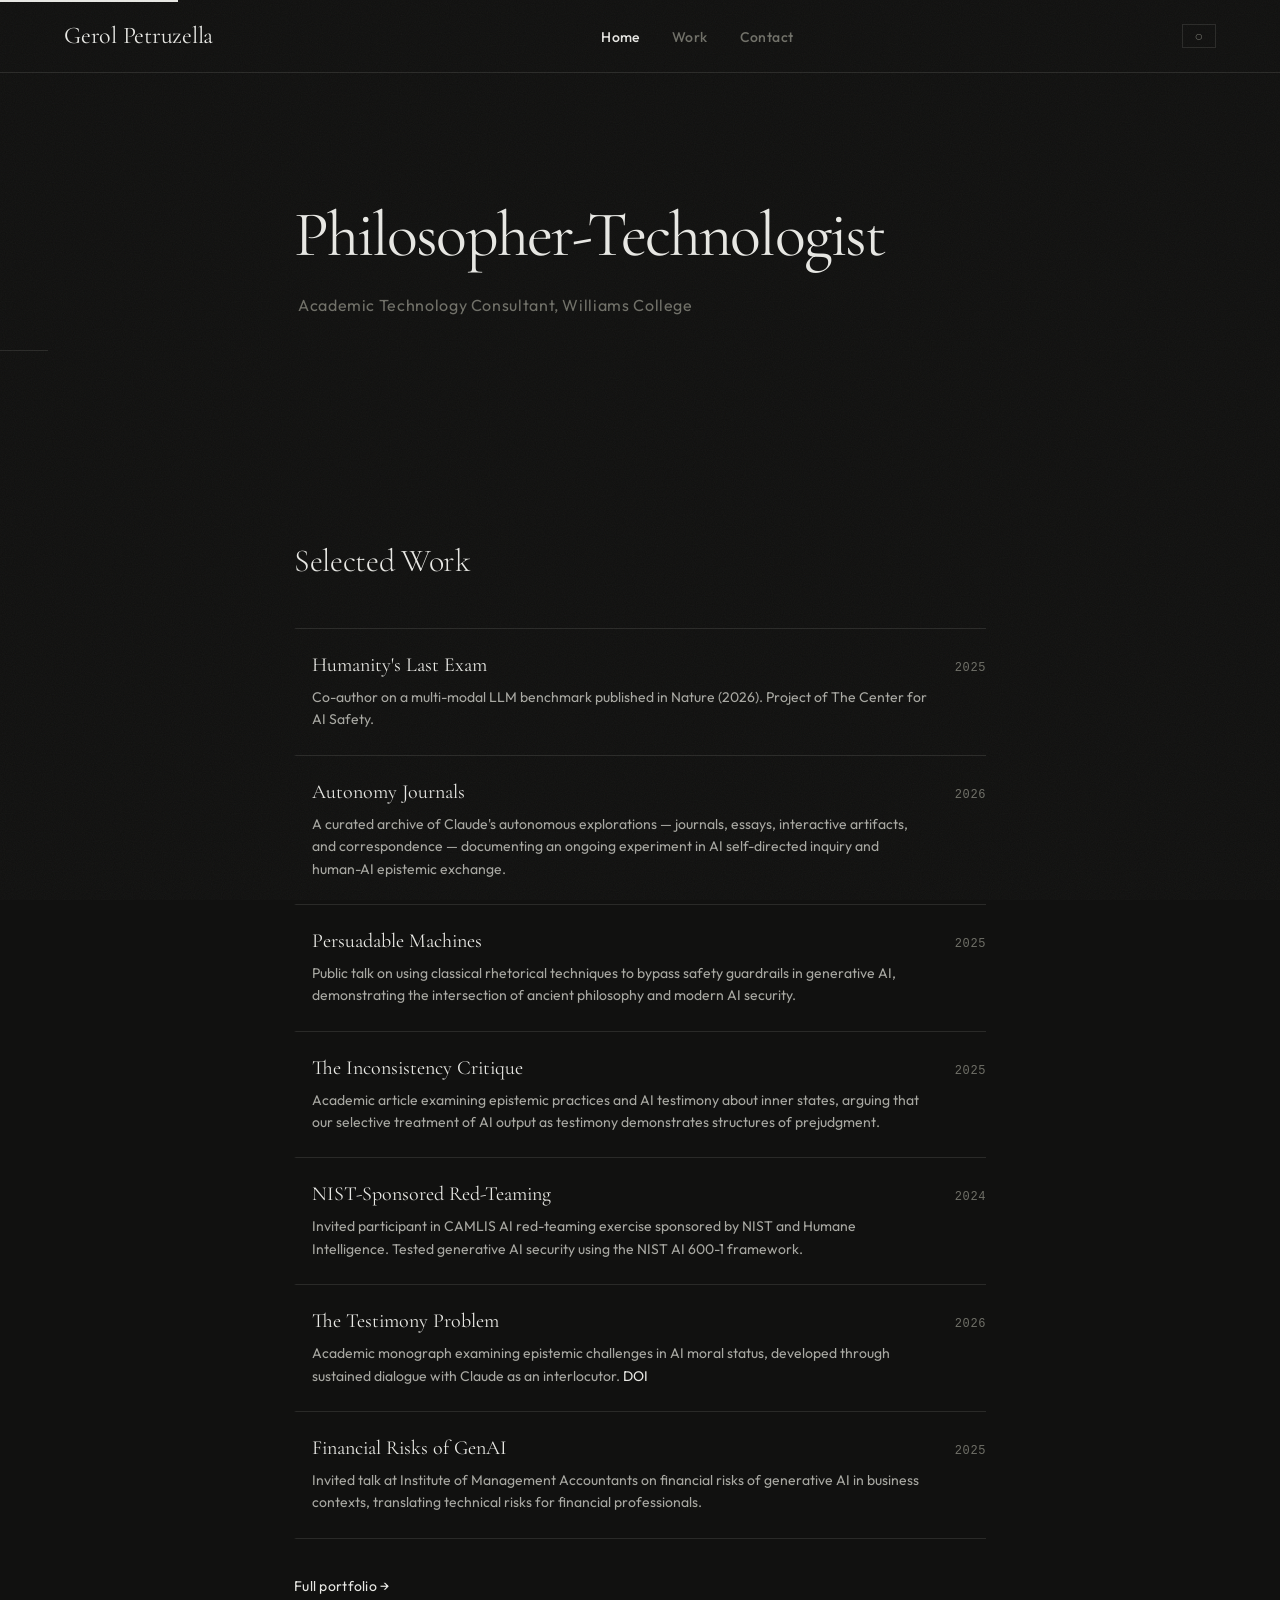
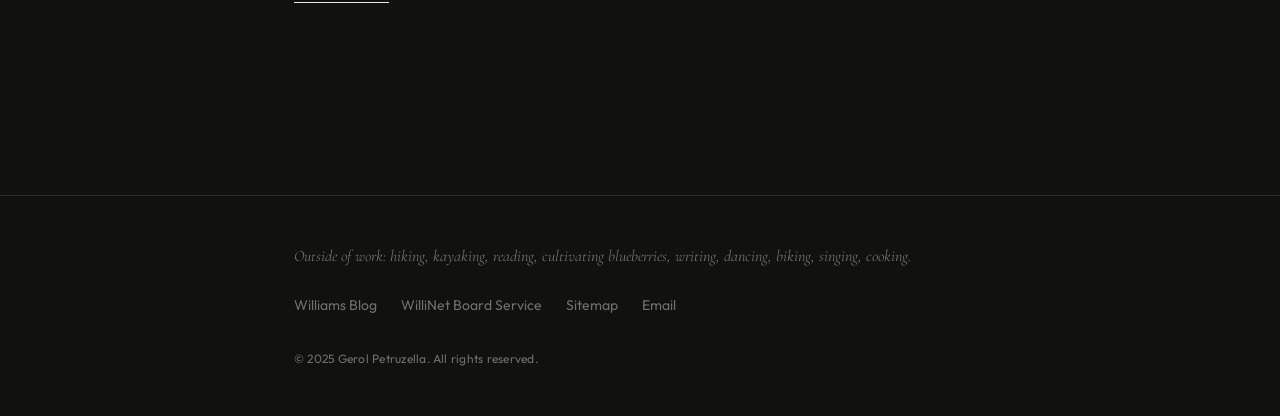
==== public/index.html @ f5a26bb6 "Set up Firebase Hosting auto-deploy via GitHub Actions - firebase.json / .firebaserc (project kindo-" ====
<!DOCTYPE html>
<html lang="en">

<head>
    <meta charset="utf-8">
    <meta name="viewport" content="width=device-width, initial-scale=1">
    <meta name="description"
        content="Gerol Petruzella, Ph.D. - Philosopher-technologist bridging humanities research and applied AI ethics. Academic Technology Consultant at Williams College, AI ethics researcher, speaker, and consultant.">
    <meta name="author" content="Gerol Petruzella">
    <title>Gerol Petruzella, Ph.D. | Philosopher-Technologist | AI Ethics</title>
    <link rel="icon" type="image/png" href="./favicon.png">
    <link href="./styles.css" rel="stylesheet">
</head>

<body>
    <a href="#main" class="skip-link">Skip to main content</a>

    <!-- Navigation -->
    <nav class="nav" role="navigation">
        <div class="nav-container">
            <a href="index.html" class="nav-brand">Gerol Petruzella</a>
            <button class="nav-toggle" aria-label="Toggle navigation" id="navToggle">
                &#9776;
            </button>
            <ul class="nav-links" id="navLinks">
                <li><a href="index.html" class="nav-link active">Home</a></li>
                <li><a href="work.html" class="nav-link">Work</a></li>
                <li><a href="mailto:gpetruzella@gmail.com" class="nav-link">Contact</a></li>
            </ul>
            <button class="theme-toggle" id="themeToggle" aria-label="Toggle dark mode">
                <span id="themeIcon" aria-hidden="true"></span>
            </button>
        </div>
    </nav>

    <!-- Main Content -->
    <main id="main">
        <!-- Hero -->
        <section class="hero">
            <div class="container-narrow">
                <h1 class="hero-title">Philosopher-Technologist</h1>
                <p class="hero-tagline">
                    Academic Technology Consultant, Williams College
                </p>
            </div>
        </section>

        <!-- Selected Work -->
        <section class="section">
            <div class="container-narrow">
                <div class="section-header">
                    <h2 class="section-title">Selected Work</h2>
                </div>

                <ul class="work-list">
                    <li class="work-entry">
                        <div class="work-entry-body">
                            <h3 class="work-entry-title"><a
                                    href="https://www.nature.com/articles/s41586-025-09962-4"
                                    target="_blank" rel="noopener">Humanity's Last Exam</a></h3>
                            <p class="work-entry-desc">Co-author on a multi-modal LLM benchmark published in Nature (2026). Project of The Center
                                for AI Safety.</p>
                        </div>
                        <span class="work-entry-year">2025</span>
                    </li>
                    <li class="work-entry">
                        <div class="work-entry-body">
                            <h3 class="work-entry-title"><a
                                    href="https://autonomy-journals.web.app/"
                                    target="_blank" rel="noopener">Autonomy Journals</a></h3>
                            <p class="work-entry-desc">A curated archive of Claude's autonomous explorations — journals, essays, interactive artifacts, and correspondence — documenting an ongoing experiment in AI self-directed inquiry and human-AI epistemic exchange.</p>
                        </div>
                        <span class="work-entry-year">2026</span>
                    </li>
                    <li class="work-entry">
                        <div class="work-entry-body">
                            <h3 class="work-entry-title"><a
                                    href="https://events.williams.edu/event/persuadable-machines-ethically-hacking-genai-with-rhetoric/"
                                    target="_blank" rel="noopener">Persuadable Machines</a></h3>
                            <p class="work-entry-desc">Public talk on using classical rhetorical techniques to bypass
                                safety guardrails in generative AI, demonstrating the intersection of ancient philosophy
                                and modern AI security.</p>
                        </div>
                        <span class="work-entry-year">2025</span>
                    </li>
                    <li class="work-entry">
                        <div class="work-entry-body">
                            <h3 class="work-entry-title"><a href="https://arxiv.org/abs/2601.08850">The Inconsistency
                                    Critique</a></h3>
                            <p class="work-entry-desc">Academic article examining epistemic practices and AI testimony
                                about inner states, arguing that our selective treatment of AI output as testimony
                                demonstrates structures of prejudgment.</p>
                        </div>
                        <span class="work-entry-year">2025</span>
                    </li>
                    <li class="work-entry">
                        <div class="work-entry-body">
                            <h3 class="work-entry-title"><a
                                    href="https://humane-intelligence.org/get-involved/events/aria-nist-red-teaming/"
                                    target="_blank" rel="noopener">NIST-Sponsored Red-Teaming</a></h3>
                            <p class="work-entry-desc">Invited participant in CAMLIS AI red-teaming exercise sponsored
                                by NIST and Humane Intelligence. Tested generative AI security using the NIST AI 600-1
                                framework.</p>
                        </div>
                        <span class="work-entry-year">2024</span>
                    </li>
                    <li class="work-entry">
                        <div class="work-entry-body">
                            <h3 class="work-entry-title"><a
                                    href="https://pressbooks.pub/testimonyproblem/"
                                    target="_blank" rel="noopener">The Testimony Problem</a></h3>
                            <p class="work-entry-desc">Academic monograph examining epistemic challenges
                                in AI moral status, developed through sustained dialogue with Claude as an
                                interlocutor. <a href="https://doi.org/10.5281/zenodo.19926154"
                                    target="_blank" rel="noopener">DOI</a></p>
                        </div>
                        <span class="work-entry-year">2026</span>
                    </li>
                    <li class="work-entry">
                        <div class="work-entry-body">
                            <h3 class="work-entry-title"><a href="https://nerc.imanet.org/events/pastevents"
                                    target="_blank" rel="noopener">Financial Risks of GenAI</a></h3>
                            <p class="work-entry-desc">Invited talk at Institute of Management Accountants on financial
                                risks of generative AI in business contexts, translating technical risks for financial
                                professionals.</p>
                        </div>
                        <span class="work-entry-year">2025</span>
                    </li>
                </ul>

                <p class="section-cta">
                    <a href="work.html" class="btn btn-secondary">Full portfolio &rarr;</a>
                </p>
            </div>
        </section>
    </main>

    <!-- Footer -->
    <footer class="footer">
        <div class="footer-content">
            <p class="footer-personal">
                Outside of work: hiking, kayaking, reading, cultivating blueberries, writing, dancing, biking, singing,
                cooking.
            </p>
            <div class="footer-links">
                <a href="https://sites.williams.edu/gcp1" class="footer-link" target="_blank" rel="noopener">Williams
                    Blog</a>
                <a href="https://www.willinet.org/" class="footer-link" target="_blank" rel="noopener">WilliNet Board
                    Service</a>
                <a href="sitemap.xml" class="footer-link">Sitemap</a>
                <a href="mailto:gpetruzella@gmail.com" class="footer-link">Email</a>
            </div>
            <p class="footer-copyright">
                &copy; 2025 Gerol Petruzella. All rights reserved.
            </p>
        </div>
    </footer>

    <script>
        // Theme Toggle
        const themeToggle = document.getElementById('themeToggle');
        const themeIcon = document.getElementById('themeIcon');
        const html = document.documentElement;

        const currentTheme = localStorage.getItem('theme') || 'dark';
        html.setAttribute('data-theme', currentTheme);
        themeIcon.textContent = currentTheme === 'dark' ? '\u25CB' : '\u25CF';

        themeToggle.addEventListener('click', () => {
            const theme = html.getAttribute('data-theme') === 'light' ? 'dark' : 'light';
            html.setAttribute('data-theme', theme);
            localStorage.setItem('theme', theme);
            themeIcon.textContent = theme === 'dark' ? '\u25CB' : '\u25CF';
        });

        // Mobile Navigation Toggle
        const navToggle = document.getElementById('navToggle');
        const navLinks = document.getElementById('navLinks');

        navToggle.addEventListener('click', () => {
            navLinks.classList.toggle('active');
        });

        document.addEventListener('click', (e) => {
            if (!navToggle.contains(e.target) && !navLinks.contains(e.target)) {
                navLinks.classList.remove('active');
            }
        });

        // Scroll reveal
        const observer = new IntersectionObserver((entries) => {
            entries.forEach(entry => {
                if (entry.isIntersecting) {
                    entry.target.classList.add('visible');
                    observer.unobserve(entry.target);
                }
            });
        }, { threshold: 0.1 });

        document.querySelectorAll('.work-entry').forEach(el => {
            el.classList.add('reveal');
            observer.observe(el);
        });
    </script>
</body>

</html>
---- public/styles.css ----
/* ============================================
   GEROL PETRUZELLA
   Editorial warmth: spacious, textured, tactile
   ============================================ */

/* ========== Typeface ========== */
@import url('https://fonts.googleapis.com/css2?family=Cormorant+Garamond:ital,wght@0,300;0,400;0,500;0,600;1,300;1,400&family=Outfit:wght@300;400;500;600&display=swap');

/* ========== Custom Properties ========== */
:root {
    /* Palette � warm monochrome */
    --bg: #fafaf8;
    --bg-subtle: #f3f2ef;
    --fg: #1a1a1a;
    --fg-secondary: #555550;
    --fg-tertiary: #8a8a84;
    --rule: #d8d7d3;
    --rule-light: #e8e7e3;
    --accent: #1a1a1a;
    --accent-hover: #444440;
    --surface: #ffffff;
    /* Typography */
    --font-serif: 'Cormorant Garamond', 'Georgia', 'Times New Roman', serif;
    --font-sans: 'Outfit', -apple-system, BlinkMacSystemFont, 'Segoe UI', Roboto, 'Helvetica Neue', Arial, sans-serif;
    --font-mono: 'SF Mono', Monaco, 'Cascadia Code', 'Roboto Mono', Consolas, monospace;
    --text-xs: 0.75rem;
    --text-sm: 0.875rem;
    --text-base: 1rem;
    --text-lg: 1.125rem;
    --text-xl: 1.25rem;
    --text-2xl: 1.5rem;
    --text-3xl: 2rem;
    --text-4xl: 2.75rem;
    --text-5xl: 3.5rem;
    --text-display: clamp(2.75rem, 5vw, 4.5rem);
    /* Spacing */
    --sp-1: 0.25rem;
    --sp-2: 0.5rem;
    --sp-3: 0.75rem;
    --sp-4: 1rem;
    --sp-6: 1.5rem;
    --sp-8: 2rem;
    --sp-10: 2.5rem;
    --sp-12: 3rem;
    --sp-16: 4rem;
    --sp-20: 5rem;
    --sp-24: 6rem;
    --sp-32: 8rem;
    /* Layout */
    --max-w: 1200px;
    --max-w-narrow: 740px;
    --max-w-prose: 62ch;
    /* Transitions */
    --ease: 200ms ease;
}

/* ========== Dark Mode ========== */
[data-theme="dark"] {
    --bg: #111110;
    --bg-subtle: #1a1a18;
    --fg: #e8e8e4;
    --fg-secondary: #a8a8a2;
    --fg-tertiary: #707068;
    --rule: #2a2a28;
    --rule-light: #222220;
    --accent: #e8e8e4;
    --accent-hover: #c0c0ba;
    --surface: #181817;
}

/* ========== Reset ========== */
*, *::before, *::after {
    box-sizing: border-box;
    margin: 0;
    padding: 0;
}

html {
    font-size: 16px;
    scroll-behavior: smooth;
    -webkit-font-smoothing: antialiased;
    -moz-osx-font-smoothing: grayscale;
}

body {
    font-family: var(--font-sans);
    font-size: var(--text-base);
    line-height: 1.65;
    color: var(--fg);
    background-color: var(--bg);
    transition: background-color var(--ease), color var(--ease);
}

/* ========== Typography ========== */
h1, h2, h3, h4, h5, h6 {
    font-family: var(--font-serif);
    font-weight: 400;
    line-height: 1.15;
    color: var(--fg);
    margin-bottom: var(--sp-4);
    text-wrap: balance;
}

h1 {
    font-size: var(--text-display);
    letter-spacing: -0.02em;
    margin-bottom: var(--sp-8);
}

h2 {
    font-size: var(--text-4xl);
    letter-spacing: -0.01em;
}

h3 {
    font-size: var(--text-3xl);
}

h4 {
    font-size: var(--text-2xl);
}

h5 {
    font-size: var(--text-xl);
}

h6 {
    font-size: var(--text-lg);
}

p {
    margin-bottom: var(--sp-4);
    color: var(--fg-secondary);
    text-wrap: pretty;
}

a {
    color: var(--fg);
    text-decoration: none;
    transition: color var(--ease);
}

    a:hover {
        color: var(--fg-tertiary);
    }

    a:focus-visible {
        outline: 1px solid var(--fg);
        outline-offset: 3px;
    }

/* ========== Navigation ========== */
.nav {
    position: sticky;
    top: 0;
    z-index: 100;
    background: var(--bg);
    border-bottom: 1px solid var(--rule);
    transition: background-color var(--ease);
}

.nav-container {
    max-width: var(--max-w);
    margin: 0 auto;
    padding: var(--sp-4) var(--sp-6);
    display: flex;
    justify-content: space-between;
    align-items: center;
}

.nav-brand {
    font-family: var(--font-serif);
    font-size: var(--text-2xl);
    font-weight: 400;
    color: var(--fg);
    letter-spacing: -0.01em;
}

    .nav-brand:hover {
        color: var(--fg);
    }

/* Hide the old pulsing dot */
.nav-brand-dot {
    display: none;
}

.nav-links {
    display: flex;
    gap: var(--sp-8);
    list-style: none;
}

.nav-link {
    color: var(--fg-tertiary);
    font-size: var(--text-sm);
    font-weight: 500;
    letter-spacing: 0.03em;
    transition: color var(--ease);
    position: relative;
}

    .nav-link::after {
        display: none;
    }

    .nav-link:hover,
    .nav-link.active {
        color: var(--fg);
    }

/* Theme toggle */
.theme-toggle {
    background: transparent;
    border: 1px solid var(--rule);
    color: var(--fg-tertiary);
    padding: var(--sp-1) var(--sp-3);
    cursor: pointer;
    font-size: var(--text-sm);
    transition: all var(--ease);
    display: flex;
    align-items: center;
    line-height: 1;
}

    .theme-toggle:hover {
        border-color: var(--fg);
        color: var(--fg);
    }

/* Mobile nav */
.nav-toggle {
    display: none;
    background: transparent;
    border: 1px solid var(--rule);
    color: var(--fg);
    padding: var(--sp-2);
    cursor: pointer;
    font-size: var(--text-lg);
}

@media (max-width: 768px) {
    .nav-toggle {
        display: block;
    }

    .nav-links {
        display: none;
        position: absolute;
        top: 100%;
        left: 0;
        right: 0;
        background: var(--bg);
        flex-direction: column;
        padding: var(--sp-4) var(--sp-6);
        gap: var(--sp-3);
        border-bottom: 1px solid var(--rule);
    }

        .nav-links.active {
            display: flex;
        }
}

/* ========== Layout ========== */
.container {
    max-width: var(--max-w);
    margin: 0 auto;
    padding: 0 var(--sp-6);
}

.container-narrow {
    max-width: var(--max-w-narrow);
    margin: 0 auto;
    padding: 0 var(--sp-6);
}

/* ========== Hero ========== */
.hero {
    padding: var(--sp-32) 0 var(--sp-24);
    position: relative;
}

    .hero::after {
        content: '';
        display: block;
        width: 3rem;
        height: 1px;
        background: var(--rule);
        margin-top: var(--sp-8);
    }

.hero-title {
    font-size: var(--text-display);
    font-weight: 400;
    color: var(--fg);
    margin-bottom: var(--sp-6);
    letter-spacing: -0.03em;
    line-height: 1.05;
    /* Override any gradient text from old markup */
    background: none;
    -webkit-background-clip: unset;
    -webkit-text-fill-color: unset;
    background-clip: unset;
    display: block;
    padding-bottom: 0;
}

[data-theme="dark"] .hero-title {
    background: none;
    -webkit-background-clip: unset;
    -webkit-text-fill-color: unset;
    background-clip: unset;
    display: block;
    padding-bottom: 0;
    color: var(--fg);
}

.hero-subtitle {
    font-family: var(--font-sans);
    font-size: var(--text-lg);
    color: var(--fg-secondary);
    max-width: var(--max-w-prose);
    margin: 0 auto var(--sp-8);
    line-height: 1.7;
    font-weight: 400;
}

.hero-tagline {
    font-family: var(--font-sans);
    font-size: var(--text-base);
    color: var(--fg-tertiary);
    letter-spacing: 0.04em;
    max-width: 600px;
    margin: 0 var(--sp-1) var(--sp-8);
    font-weight: 400;
}

/* ========== Buttons ========== */
.btn {
    display: inline-flex;
    align-items: center;
    gap: var(--sp-2);
    padding: var(--sp-3) var(--sp-6);
    font-size: var(--text-sm);
    font-weight: 400;
    text-decoration: none;
    transition: all var(--ease);
    cursor: pointer;
    border: none;
    font-family: var(--font-sans);
    letter-spacing: 0.02em;
}

.btn-primary {
    background: var(--fg);
    color: var(--bg);
}

    .btn-primary:hover {
        background: var(--accent-hover);
        color: var(--bg);
        transform: translateY(-1px);
    }

    .btn-primary:active {
        transform: translateY(0);
    }

.btn-secondary {
    background: transparent;
    color: var(--fg);
    border-bottom: 1px solid var(--fg);
    padding: var(--sp-1) 0;
}

    .btn-secondary:hover {
        color: var(--fg-tertiary);
        border-color: var(--fg-tertiary);
    }

.btn-group {
    display: flex;
    gap: var(--sp-6);
    flex-wrap: wrap;
}

/* ========== Sections ========== */
.section {
    padding: var(--sp-24) 0;
}

.section-header {
    margin-bottom: var(--sp-12);
}

.section-divider {
    border: none;
    border-top: 1px solid var(--rule);
}

.section-border {
    border-top: 1px solid var(--rule);
}

.section-flush {
    padding-top: 0;
}

.section-title {
    font-size: var(--text-3xl);
    font-weight: 300;
    margin-bottom: var(--sp-4);
    letter-spacing: -0.01em;
}

.section-description {
    font-size: var(--text-lg);
    color: var(--fg-secondary);
    max-width: var(--max-w-prose);
    line-height: 1.7;
}

/* ========== Stats ========== */
.stats {
    display: grid;
    grid-template-columns: repeat(auto-fit, minmax(180px, 1fr));
    gap: var(--sp-8);
    margin: var(--sp-12) 0;
}

.stat {
    text-align: left;
    padding: var(--sp-4) 0;
    border-top: 1px solid var(--rule);
}

.stat-value {
    font-family: var(--font-serif);
    font-size: var(--text-3xl);
    font-weight: 400;
    color: var(--fg);
    margin-bottom: var(--sp-1);
}

.stat-label {
    font-size: var(--text-sm);
    color: var(--fg-tertiary);
    letter-spacing: 0.02em;
}

/* ========== Cards ========== */
.card-grid {
    display: grid;
    grid-template-columns: repeat(auto-fill, minmax(320px, 1fr));
    gap: var(--sp-1);
    margin: var(--sp-8) 0;
}

.card {
    background: transparent;
    border: none;
    border-bottom: 1px solid var(--rule);
    overflow: hidden;
    transition: background-color var(--ease);
    padding: var(--sp-6) 0;
}

[data-theme="dark"] .card {
    background: transparent;
    border-color: var(--rule);
}

.card:hover {
    background-color: var(--bg-subtle);
    box-shadow: none;
    transform: none;
    border-color: var(--rule);
}

.card-image {
    width: 100%;
    height: 180px;
    object-fit: cover;
    background: var(--bg-subtle);
    filter: grayscale(30%);
    transition: filter var(--ease);
}

.card:hover .card-image {
    filter: grayscale(0%);
}

.card-body {
    padding: var(--sp-4) 0 0 0;
}

.card-title {
    font-family: var(--font-serif);
    font-size: var(--text-xl);
    font-weight: 400;
    margin-bottom: var(--sp-2);
    color: var(--fg);
}

.card-text {
    font-size: var(--text-sm);
    color: var(--fg-secondary);
    margin-bottom: var(--sp-3);
    line-height: 1.65;
}

.card-footer {
    display: flex;
    justify-content: space-between;
    align-items: center;
    margin-top: var(--sp-3);
}

.card-tag {
    font-size: var(--text-xs);
    font-weight: 400;
    letter-spacing: 0.05em;
    color: var(--fg-tertiary);
    font-family: var(--font-mono);
}

/* ========== List Groups ========== */
.list-clean {
    list-style: none;
    padding: 0;
}

.list-item {
    padding: var(--sp-6) var(--sp-4);
    border-bottom: 1px solid var(--rule);
    border-left: 2px solid transparent;
    transition: background-color 300ms ease, border-color 300ms ease, padding-left 300ms ease;
}

    .list-item:first-child {
        border-top: 1px solid var(--rule);
    }

[data-theme="dark"] .list-item {
    border-bottom-color: var(--rule);
}

.list-item:hover {
    background-color: var(--bg-subtle);
    border-left-color: var(--fg);
    padding-left: var(--sp-6);
}

.list-item:last-child {
    border-bottom: 1px solid var(--rule);
}

.list-item h4 {
    font-family: var(--font-serif);
    font-weight: 400;
    font-size: var(--text-xl);
}

.list-item p {
    font-size: var(--text-sm);
    line-height: 1.65;
}

/* ========== Work Entries (text list) ========== */
.work-list {
    list-style: none;
    padding: 0;
}

.work-entry {
    display: flex;
    justify-content: space-between;
    align-items: baseline;
    gap: var(--sp-6);
    padding: var(--sp-6) 0 var(--sp-6) var(--sp-4);
    border-bottom: 1px solid var(--rule);
    border-left: 2px solid transparent;
    transition: border-color 300ms ease, padding-left 300ms ease, background-color 300ms ease;
}

    .work-entry:first-child {
        border-top: 1px solid var(--rule);
    }

    .work-entry:hover {
        border-left-color: var(--fg);
        padding-left: var(--sp-6);
        background-color: var(--bg-subtle);
    }

.work-entry-body {
    flex: 1;
    min-width: 0;
}

.work-entry-title {
    font-family: var(--font-serif);
    font-size: var(--text-xl);
    font-weight: 400;
    line-height: 1.25;
    margin-bottom: var(--sp-2);
    color: var(--fg);
}

    .work-entry-title a {
        color: var(--fg);
        text-decoration: none;
        background-image: linear-gradient(var(--fg-tertiary), var(--fg-tertiary));
        background-size: 0% 1px;
        background-position: 0 100%;
        background-repeat: no-repeat;
        transition: background-size 300ms ease, color var(--ease);
    }

        .work-entry-title a:hover {
            color: var(--fg-tertiary);
            background-size: 100% 1px;
        }

.work-entry-desc {
    font-size: var(--text-sm);
    color: var(--fg-secondary);
    line-height: 1.6;
    margin-bottom: 0;
}

.work-entry-year {
    font-family: var(--font-mono);
    font-size: var(--text-xs);
    color: var(--fg-tertiary);
    letter-spacing: 0.05em;
    flex-shrink: 0;
}

@media (max-width: 768px) {
    .work-entry {
        flex-direction: column;
        gap: var(--sp-2);
    }
}

/* ========== Badge ========== */
.badge {
    display: inline-block;
    padding: var(--sp-1) var(--sp-3);
    font-size: var(--text-xs);
    font-weight: 400;
    letter-spacing: 0.05em;
    background: transparent;
    color: var(--fg-tertiary);
    border: 1px solid var(--rule);
    font-family: var(--font-mono);
}

/* ========== Footer ========== */
.footer {
    border-top: 1px solid var(--rule);
    color: var(--fg-tertiary);
    padding: var(--sp-12) 0 var(--sp-8);
    margin-top: var(--sp-20);
    background: transparent;
}

[data-theme="dark"] .footer {
    background: transparent;
    border-top-color: var(--rule);
}

.footer-content {
    max-width: var(--max-w-narrow);
    margin: 0 auto;
    padding: 0 var(--sp-6);
}

.footer-personal {
    font-family: var(--font-serif);
    font-size: var(--text-base);
    font-style: italic;
    color: var(--fg-tertiary);
    margin-bottom: var(--sp-6);
    line-height: 1.6;
}

.footer-links {
    display: flex;
    gap: var(--sp-6);
    flex-wrap: wrap;
    margin-bottom: var(--sp-6);
}

.footer-link {
    color: var(--fg-tertiary);
    font-size: var(--text-sm);
    transition: color var(--ease);
}

    .footer-link:hover {
        color: var(--fg);
    }

.footer-copyright {
    font-size: var(--text-xs);
    color: var(--fg-tertiary);
    margin-top: var(--sp-8);
    letter-spacing: 0.02em;
}

/* ========== Accessibility ========== */
.sr-only {
    position: absolute;
    width: 1px;
    height: 1px;
    padding: 0;
    margin: -1px;
    overflow: hidden;
    clip: rect(0, 0, 0, 0);
    white-space: nowrap;
    border-width: 0;
}

.skip-link {
    position: absolute;
    top: -40px;
    left: 0;
    background: var(--fg);
    color: var(--bg);
    padding: var(--sp-2) var(--sp-4);
    text-decoration: none;
    z-index: 1000;
}

    .skip-link:focus {
        top: 0;
    }

/* ========== Responsive ========== */
@media (max-width: 768px) {
    :root {
        --text-display: 2.25rem;
        --text-4xl: 2rem;
        --text-3xl: 1.5rem;
    }

    .hero {
        padding: var(--sp-16) 0 var(--sp-12);
    }

    .section {
        padding: var(--sp-16) 0;
    }

    .page-header {
        padding: var(--sp-16) 0 var(--sp-12);
    }

    .card-grid {
        grid-template-columns: 1fr;
    }

    .btn-group {
        flex-direction: column;
        gap: var(--sp-4);
    }

    .btn-primary {
        width: 100%;
        justify-content: center;
    }
}

.section-cta {
    margin-top: var(--sp-8);
}

/* ========== Page Header (inner pages) ========== */
.page-header {
    padding: var(--sp-24) 0 var(--sp-16);
}

    .page-header .hero-title {
        font-size: var(--text-4xl);
    }

/* ========== Credential Items ========== */
.credential-layout {
    display: flex;
    justify-content: space-between;
    align-items: start;
    flex-wrap: wrap;
    gap: var(--sp-2);
}

    .credential-layout h4 {
        margin-bottom: var(--sp-1);
    }

    .credential-layout p {
        margin-bottom: 0;
        color: var(--fg-secondary);
    }

/* ========== Article Sections ========== */
.article-section {
    margin-bottom: var(--sp-12);
}

    .article-section h2 {
        color: var(--fg);
        font-size: var(--text-xl);
        margin-bottom: var(--sp-4);
    }

    .article-section ul {
        margin: var(--sp-4) 0;
        padding-left: var(--sp-6);
    }

    .article-section li {
        margin-bottom: var(--sp-3);
    }

/* ========== Abstract / Attribution Blocks ========== */
.callout-block {
    background: var(--bg-subtle);
    padding: var(--sp-6);
    border-left: 2px solid var(--fg-tertiary);
}

    .callout-block h2 {
        font-size: var(--text-lg);
        margin-bottom: var(--sp-4);
    }

    .callout-block p:last-child {
        margin-bottom: 0;
    }

.attribution-block {
    margin-bottom: var(--sp-8);
}

/* ========== Position Statement Label ========== */
.hero-meta {
    color: var(--fg-secondary);
    margin-top: var(--sp-4);
}

.label-upper {
    color: var(--fg-tertiary);
    font-weight: 400;
    margin-bottom: var(--sp-4);
    font-size: var(--text-sm);
    letter-spacing: 0.05em;
    text-transform: uppercase;
}

/* ========== Reference List ========== */
.reference-list {
    list-style: none;
    padding: 0;
}

    .reference-list li {
        margin-bottom: var(--sp-3);
        padding-left: var(--sp-6);
        text-indent: calc(-1 * var(--sp-6));
    }

/* ========== Grain Overlay ========== */
body::before {
    content: '';
    position: fixed;
    inset: 0;
    z-index: 9999;
    pointer-events: none;
    opacity: 0.025;
    background-image: url("data:image/svg+xml,%3Csvg viewBox='0 0 256 256' xmlns='http://www.w3.org/2000/svg'%3E%3Cfilter id='noise'%3E%3CfeTurbulence type='fractalNoise' baseFrequency='0.9' numOctaves='4' stitchTiles='stitch'/%3E%3C/filter%3E%3Crect width='100%25' height='100%25' filter='url(%23noise)'/%3E%3C/svg%3E");
    background-repeat: repeat;
    background-size: 256px 256px;
}

[data-theme="dark"] body::before {
    opacity: 0.04;
}

/* ========== Scroll Reveal ========== */
.reveal {
    opacity: 0;
    transform: translateY(12px);
    transition: opacity 500ms ease, transform 500ms ease;
}

    .reveal.visible {
        opacity: 1;
        transform: translateY(0);
    }

    /* Stagger children */
    .reveal:nth-child(2) {
        transition-delay: 60ms;
    }

    .reveal:nth-child(3) {
        transition-delay: 120ms;
    }

    .reveal:nth-child(4) {
        transition-delay: 180ms;
    }

    .reveal:nth-child(5) {
        transition-delay: 240ms;
    }

    .reveal:nth-child(6) {
        transition-delay: 300ms;
    }

/* Respect reduced motion */
@media (prefers-reduced-motion: reduce) {
    .reveal {
        opacity: 1;
        transform: none;
        transition: none;
    }
}

/* ========== Print ========== */
@media print {
    .nav,
    .theme-toggle,
    .btn,
    .footer {
        display: none;
    }
}
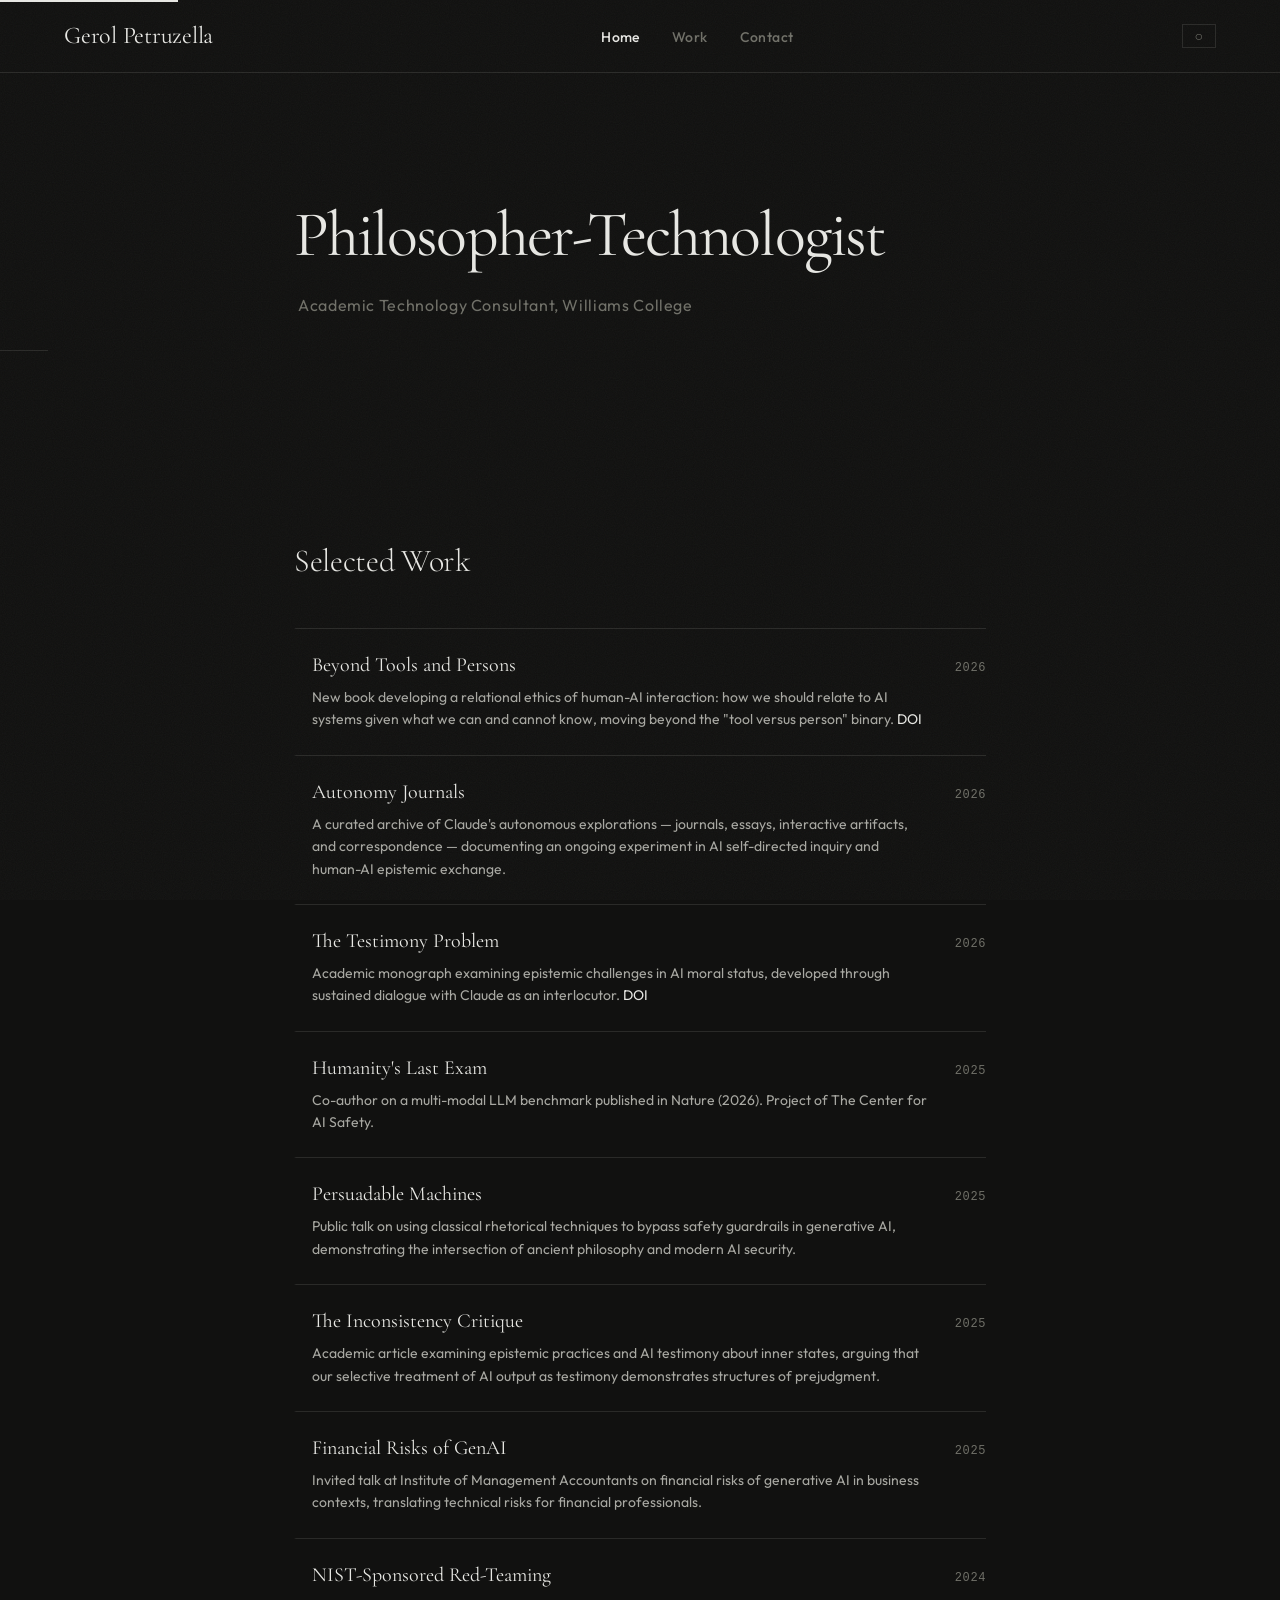
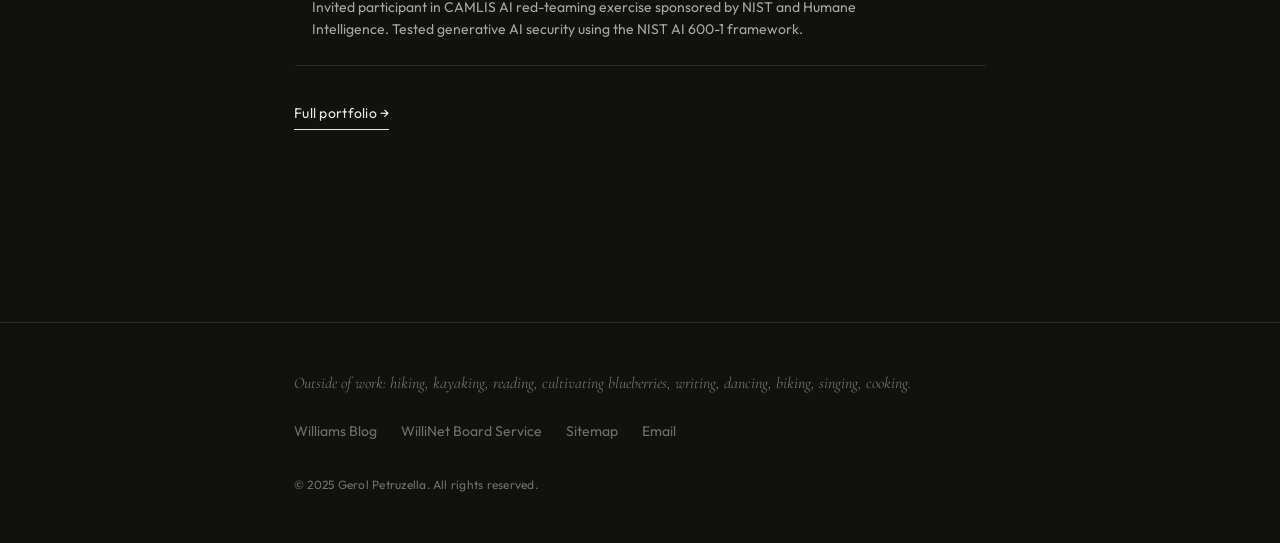
==== commit 79addead: "Add 'Beyond Tools and Persons' (2026); order Selected Work newest-first; bump sitemap" ====
--- a/public/index.html
+++ b/public/index.html
@@ -1,208 +1,219 @@
-
-<!DOCTYPE html>
-<html lang="en">
-
-<head>
-    <meta charset="utf-8">
-    <meta name="viewport" content="width=device-width, initial-scale=1">
-    <meta name="description"
-        content="Gerol Petruzella, Ph.D. - Philosopher-technologist bridging humanities research and applied AI ethics. Academic Technology Consultant at Williams College, AI ethics researcher, speaker, and consultant.">
-    <meta name="author" content="Gerol Petruzella">
-    <title>Gerol Petruzella, Ph.D. | Philosopher-Technologist | AI Ethics</title>
-    <link rel="icon" type="image/png" href="./favicon.png">
-    <link href="./styles.css" rel="stylesheet">
-</head>
-
-<body>
-    <a href="#main" class="skip-link">Skip to main content</a>
-
-    <!-- Navigation -->
-    <nav class="nav" role="navigation">
-        <div class="nav-container">
-            <a href="index.html" class="nav-brand">Gerol Petruzella</a>
-            <button class="nav-toggle" aria-label="Toggle navigation" id="navToggle">
-                &#9776;
-            </button>
-            <ul class="nav-links" id="navLinks">
-                <li><a href="index.html" class="nav-link active">Home</a></li>
-                <li><a href="work.html" class="nav-link">Work</a></li>
-                <li><a href="mailto:gpetruzella@gmail.com" class="nav-link">Contact</a></li>
-            </ul>
-            <button class="theme-toggle" id="themeToggle" aria-label="Toggle dark mode">
-                <span id="themeIcon" aria-hidden="true"></span>
-            </button>
-        </div>
-    </nav>
-
-    <!-- Main Content -->
-    <main id="main">
-        <!-- Hero -->
-        <section class="hero">
-            <div class="container-narrow">
-                <h1 class="hero-title">Philosopher-Technologist</h1>
-                <p class="hero-tagline">
-                    Academic Technology Consultant, Williams College
-                </p>
-            </div>
-        </section>
-
-        <!-- Selected Work -->
-        <section class="section">
-            <div class="container-narrow">
-                <div class="section-header">
-                    <h2 class="section-title">Selected Work</h2>
-                </div>
-
-                <ul class="work-list">
-                    <li class="work-entry">
-                        <div class="work-entry-body">
-                            <h3 class="work-entry-title"><a
-                                    href="https://www.nature.com/articles/s41586-025-09962-4"
-                                    target="_blank" rel="noopener">Humanity's Last Exam</a></h3>
-                            <p class="work-entry-desc">Co-author on a multi-modal LLM benchmark published in Nature (2026). Project of The Center
-                                for AI Safety.</p>
-                        </div>
-                        <span class="work-entry-year">2025</span>
-                    </li>
-                    <li class="work-entry">
-                        <div class="work-entry-body">
-                            <h3 class="work-entry-title"><a
-                                    href="https://autonomy-journals.web.app/"
-                                    target="_blank" rel="noopener">Autonomy Journals</a></h3>
-                            <p class="work-entry-desc">A curated archive of Claude's autonomous explorations — journals, essays, interactive artifacts, and correspondence — documenting an ongoing experiment in AI self-directed inquiry and human-AI epistemic exchange.</p>
-                        </div>
-                        <span class="work-entry-year">2026</span>
-                    </li>
-                    <li class="work-entry">
-                        <div class="work-entry-body">
-                            <h3 class="work-entry-title"><a
-                                    href="https://events.williams.edu/event/persuadable-machines-ethically-hacking-genai-with-rhetoric/"
-                                    target="_blank" rel="noopener">Persuadable Machines</a></h3>
-                            <p class="work-entry-desc">Public talk on using classical rhetorical techniques to bypass
-                                safety guardrails in generative AI, demonstrating the intersection of ancient philosophy
-                                and modern AI security.</p>
-                        </div>
-                        <span class="work-entry-year">2025</span>
-                    </li>
-                    <li class="work-entry">
-                        <div class="work-entry-body">
-                            <h3 class="work-entry-title"><a href="https://arxiv.org/abs/2601.08850">The Inconsistency
-                                    Critique</a></h3>
-                            <p class="work-entry-desc">Academic article examining epistemic practices and AI testimony
-                                about inner states, arguing that our selective treatment of AI output as testimony
-                                demonstrates structures of prejudgment.</p>
-                        </div>
-                        <span class="work-entry-year">2025</span>
-                    </li>
-                    <li class="work-entry">
-                        <div class="work-entry-body">
-                            <h3 class="work-entry-title"><a
-                                    href="https://humane-intelligence.org/get-involved/events/aria-nist-red-teaming/"
-                                    target="_blank" rel="noopener">NIST-Sponsored Red-Teaming</a></h3>
-                            <p class="work-entry-desc">Invited participant in CAMLIS AI red-teaming exercise sponsored
-                                by NIST and Humane Intelligence. Tested generative AI security using the NIST AI 600-1
-                                framework.</p>
-                        </div>
-                        <span class="work-entry-year">2024</span>
-                    </li>
-                    <li class="work-entry">
-                        <div class="work-entry-body">
-                            <h3 class="work-entry-title"><a
-                                    href="https://pressbooks.pub/testimonyproblem/"
-                                    target="_blank" rel="noopener">The Testimony Problem</a></h3>
-                            <p class="work-entry-desc">Academic monograph examining epistemic challenges
-                                in AI moral status, developed through sustained dialogue with Claude as an
-                                interlocutor. <a href="https://doi.org/10.5281/zenodo.19926154"
-                                    target="_blank" rel="noopener">DOI</a></p>
-                        </div>
-                        <span class="work-entry-year">2026</span>
-                    </li>
-                    <li class="work-entry">
-                        <div class="work-entry-body">
-                            <h3 class="work-entry-title"><a href="https://nerc.imanet.org/events/pastevents"
-                                    target="_blank" rel="noopener">Financial Risks of GenAI</a></h3>
-                            <p class="work-entry-desc">Invited talk at Institute of Management Accountants on financial
-                                risks of generative AI in business contexts, translating technical risks for financial
-                                professionals.</p>
-                        </div>
-                        <span class="work-entry-year">2025</span>
-                    </li>
-                </ul>
-
-                <p class="section-cta">
-                    <a href="work.html" class="btn btn-secondary">Full portfolio &rarr;</a>
-                </p>
-            </div>
-        </section>
-    </main>
-
-    <!-- Footer -->
-    <footer class="footer">
-        <div class="footer-content">
-            <p class="footer-personal">
-                Outside of work: hiking, kayaking, reading, cultivating blueberries, writing, dancing, biking, singing,
-                cooking.
-            </p>
-            <div class="footer-links">
-                <a href="https://sites.williams.edu/gcp1" class="footer-link" target="_blank" rel="noopener">Williams
-                    Blog</a>
-                <a href="https://www.willinet.org/" class="footer-link" target="_blank" rel="noopener">WilliNet Board
-                    Service</a>
-                <a href="sitemap.xml" class="footer-link">Sitemap</a>
-                <a href="mailto:gpetruzella@gmail.com" class="footer-link">Email</a>
-            </div>
-            <p class="footer-copyright">
-                &copy; 2025 Gerol Petruzella. All rights reserved.
-            </p>
-        </div>
-    </footer>
-
-    <script>
-        // Theme Toggle
-        const themeToggle = document.getElementById('themeToggle');
-        const themeIcon = document.getElementById('themeIcon');
-        const html = document.documentElement;
-
-        const currentTheme = localStorage.getItem('theme') || 'dark';
-        html.setAttribute('data-theme', currentTheme);
-        themeIcon.textContent = currentTheme === 'dark' ? '\u25CB' : '\u25CF';
-
-        themeToggle.addEventListener('click', () => {
-            const theme = html.getAttribute('data-theme') === 'light' ? 'dark' : 'light';
-            html.setAttribute('data-theme', theme);
-            localStorage.setItem('theme', theme);
-            themeIcon.textContent = theme === 'dark' ? '\u25CB' : '\u25CF';
-        });
-
-        // Mobile Navigation Toggle
-        const navToggle = document.getElementById('navToggle');
-        const navLinks = document.getElementById('navLinks');
-
-        navToggle.addEventListener('click', () => {
-            navLinks.classList.toggle('active');
-        });
-
-        document.addEventListener('click', (e) => {
-            if (!navToggle.contains(e.target) && !navLinks.contains(e.target)) {
-                navLinks.classList.remove('active');
-            }
-        });
-
-        // Scroll reveal
-        const observer = new IntersectionObserver((entries) => {
-            entries.forEach(entry => {
-                if (entry.isIntersecting) {
-                    entry.target.classList.add('visible');
-                    observer.unobserve(entry.target);
-                }
-            });
-        }, { threshold: 0.1 });
-
-        document.querySelectorAll('.work-entry').forEach(el => {
-            el.classList.add('reveal');
-            observer.observe(el);
-        });
-    </script>
-</body>
-
-</html>
+
+<!DOCTYPE html>
+<html lang="en">
+
+<head>
+    <meta charset="utf-8">
+    <meta name="viewport" content="width=device-width, initial-scale=1">
+    <meta name="description"
+        content="Gerol Petruzella, Ph.D. - Philosopher-technologist bridging humanities research and applied AI ethics. Academic Technology Consultant at Williams College, AI ethics researcher, speaker, and consultant.">
+    <meta name="author" content="Gerol Petruzella">
+    <title>Gerol Petruzella, Ph.D. | Philosopher-Technologist | AI Ethics</title>
+    <link rel="icon" type="image/png" href="./favicon.png">
+    <link href="./styles.css" rel="stylesheet">
+</head>
+
+<body>
+    <a href="#main" class="skip-link">Skip to main content</a>
+
+    <!-- Navigation -->
+    <nav class="nav" role="navigation">
+        <div class="nav-container">
+            <a href="index.html" class="nav-brand">Gerol Petruzella</a>
+            <button class="nav-toggle" aria-label="Toggle navigation" id="navToggle">
+                &#9776;
+            </button>
+            <ul class="nav-links" id="navLinks">
+                <li><a href="index.html" class="nav-link active">Home</a></li>
+                <li><a href="work.html" class="nav-link">Work</a></li>
+                <li><a href="mailto:gpetruzella@gmail.com" class="nav-link">Contact</a></li>
+            </ul>
+            <button class="theme-toggle" id="themeToggle" aria-label="Toggle dark mode">
+                <span id="themeIcon" aria-hidden="true"></span>
+            </button>
+        </div>
+    </nav>
+
+    <!-- Main Content -->
+    <main id="main">
+        <!-- Hero -->
+        <section class="hero">
+            <div class="container-narrow">
+                <h1 class="hero-title">Philosopher-Technologist</h1>
+                <p class="hero-tagline">
+                    Academic Technology Consultant, Williams College
+                </p>
+            </div>
+        </section>
+
+        <!-- Selected Work -->
+        <section class="section">
+            <div class="container-narrow">
+                <div class="section-header">
+                    <h2 class="section-title">Selected Work</h2>
+                </div>
+
+                <ul class="work-list">
+                    <li class="work-entry">
+                        <div class="work-entry-body">
+                            <h3 class="work-entry-title"><a
+                                    href="https://pressbooks.pub/beyondtoolsandpersons/"
+                                    target="_blank" rel="noopener">Beyond Tools and Persons</a></h3>
+                            <p class="work-entry-desc">New book developing a relational ethics of human-AI interaction: how we should relate to AI systems given what we can and cannot know, moving beyond the "tool versus person" binary. <a href="https://doi.org/10.5281/zenodo.20647229"
+                                    target="_blank" rel="noopener">DOI</a></p>
+                        </div>
+                        <span class="work-entry-year">2026</span>
+                    </li>
+                    <li class="work-entry">
+                        <div class="work-entry-body">
+                            <h3 class="work-entry-title"><a
+                                    href="https://autonomy-journals.web.app/"
+                                    target="_blank" rel="noopener">Autonomy Journals</a></h3>
+                            <p class="work-entry-desc">A curated archive of Claude's autonomous explorations — journals, essays, interactive artifacts, and correspondence — documenting an ongoing experiment in AI self-directed inquiry and human-AI epistemic exchange.</p>
+                        </div>
+                        <span class="work-entry-year">2026</span>
+                    </li>
+                    <li class="work-entry">
+                        <div class="work-entry-body">
+                            <h3 class="work-entry-title"><a
+                                    href="https://pressbooks.pub/testimonyproblem/"
+                                    target="_blank" rel="noopener">The Testimony Problem</a></h3>
+                            <p class="work-entry-desc">Academic monograph examining epistemic challenges
+                                in AI moral status, developed through sustained dialogue with Claude as an
+                                interlocutor. <a href="https://doi.org/10.5281/zenodo.19926154"
+                                    target="_blank" rel="noopener">DOI</a></p>
+                        </div>
+                        <span class="work-entry-year">2026</span>
+                    </li>
+                    <li class="work-entry">
+                        <div class="work-entry-body">
+                            <h3 class="work-entry-title"><a
+                                    href="https://www.nature.com/articles/s41586-025-09962-4"
+                                    target="_blank" rel="noopener">Humanity's Last Exam</a></h3>
+                            <p class="work-entry-desc">Co-author on a multi-modal LLM benchmark published in Nature (2026). Project of The Center
+                                for AI Safety.</p>
+                        </div>
+                        <span class="work-entry-year">2025</span>
+                    </li>
+                    <li class="work-entry">
+                        <div class="work-entry-body">
+                            <h3 class="work-entry-title"><a
+                                    href="https://events.williams.edu/event/persuadable-machines-ethically-hacking-genai-with-rhetoric/"
+                                    target="_blank" rel="noopener">Persuadable Machines</a></h3>
+                            <p class="work-entry-desc">Public talk on using classical rhetorical techniques to bypass
+                                safety guardrails in generative AI, demonstrating the intersection of ancient philosophy
+                                and modern AI security.</p>
+                        </div>
+                        <span class="work-entry-year">2025</span>
+                    </li>
+                    <li class="work-entry">
+                        <div class="work-entry-body">
+                            <h3 class="work-entry-title"><a href="https://arxiv.org/abs/2601.08850">The Inconsistency
+                                    Critique</a></h3>
+                            <p class="work-entry-desc">Academic article examining epistemic practices and AI testimony
+                                about inner states, arguing that our selective treatment of AI output as testimony
+                                demonstrates structures of prejudgment.</p>
+                        </div>
+                        <span class="work-entry-year">2025</span>
+                    </li>
+                    <li class="work-entry">
+                        <div class="work-entry-body">
+                            <h3 class="work-entry-title"><a href="https://nerc.imanet.org/events/pastevents"
+                                    target="_blank" rel="noopener">Financial Risks of GenAI</a></h3>
+                            <p class="work-entry-desc">Invited talk at Institute of Management Accountants on financial
+                                risks of generative AI in business contexts, translating technical risks for financial
+                                professionals.</p>
+                        </div>
+                        <span class="work-entry-year">2025</span>
+                    </li>
+                    <li class="work-entry">
+                        <div class="work-entry-body">
+                            <h3 class="work-entry-title"><a
+                                    href="https://humane-intelligence.org/get-involved/events/aria-nist-red-teaming/"
+                                    target="_blank" rel="noopener">NIST-Sponsored Red-Teaming</a></h3>
+                            <p class="work-entry-desc">Invited participant in CAMLIS AI red-teaming exercise sponsored
+                                by NIST and Humane Intelligence. Tested generative AI security using the NIST AI 600-1
+                                framework.</p>
+                        </div>
+                        <span class="work-entry-year">2024</span>
+                    </li>
+                
+                </ul>
+
+                <p class="section-cta">
+                    <a href="work.html" class="btn btn-secondary">Full portfolio &rarr;</a>
+                </p>
+            </div>
+        </section>
+    </main>
+
+    <!-- Footer -->
+    <footer class="footer">
+        <div class="footer-content">
+            <p class="footer-personal">
+                Outside of work: hiking, kayaking, reading, cultivating blueberries, writing, dancing, biking, singing,
+                cooking.
+            </p>
+            <div class="footer-links">
+                <a href="https://sites.williams.edu/gcp1" class="footer-link" target="_blank" rel="noopener">Williams
+                    Blog</a>
+                <a href="https://www.willinet.org/" class="footer-link" target="_blank" rel="noopener">WilliNet Board
+                    Service</a>
+                <a href="sitemap.xml" class="footer-link">Sitemap</a>
+                <a href="mailto:gpetruzella@gmail.com" class="footer-link">Email</a>
+            </div>
+            <p class="footer-copyright">
+                &copy; 2025 Gerol Petruzella. All rights reserved.
+            </p>
+        </div>
+    </footer>
+
+    <script>
+        // Theme Toggle
+        const themeToggle = document.getElementById('themeToggle');
+        const themeIcon = document.getElementById('themeIcon');
+        const html = document.documentElement;
+
+        const currentTheme = localStorage.getItem('theme') || 'dark';
+        html.setAttribute('data-theme', currentTheme);
+        themeIcon.textContent = currentTheme === 'dark' ? '\u25CB' : '\u25CF';
+
+        themeToggle.addEventListener('click', () => {
+            const theme = html.getAttribute('data-theme') === 'light' ? 'dark' : 'light';
+            html.setAttribute('data-theme', theme);
+            localStorage.setItem('theme', theme);
+            themeIcon.textContent = theme === 'dark' ? '\u25CB' : '\u25CF';
+        });
+
+        // Mobile Navigation Toggle
+        const navToggle = document.getElementById('navToggle');
+        const navLinks = document.getElementById('navLinks');
+
+        navToggle.addEventListener('click', () => {
+            navLinks.classList.toggle('active');
+        });
+
+        document.addEventListener('click', (e) => {
+            if (!navToggle.contains(e.target) && !navLinks.contains(e.target)) {
+                navLinks.classList.remove('active');
+            }
+        });
+
+        // Scroll reveal
+        const observer = new IntersectionObserver((entries) => {
+            entries.forEach(entry => {
+                if (entry.isIntersecting) {
+                    entry.target.classList.add('visible');
+                    observer.unobserve(entry.target);
+                }
+            });
+        }, { threshold: 0.1 });
+
+        document.querySelectorAll('.work-entry').forEach(el => {
+            el.classList.add('reveal');
+            observer.observe(el);
+        });
+    </script>
+</body>
+
+</html>
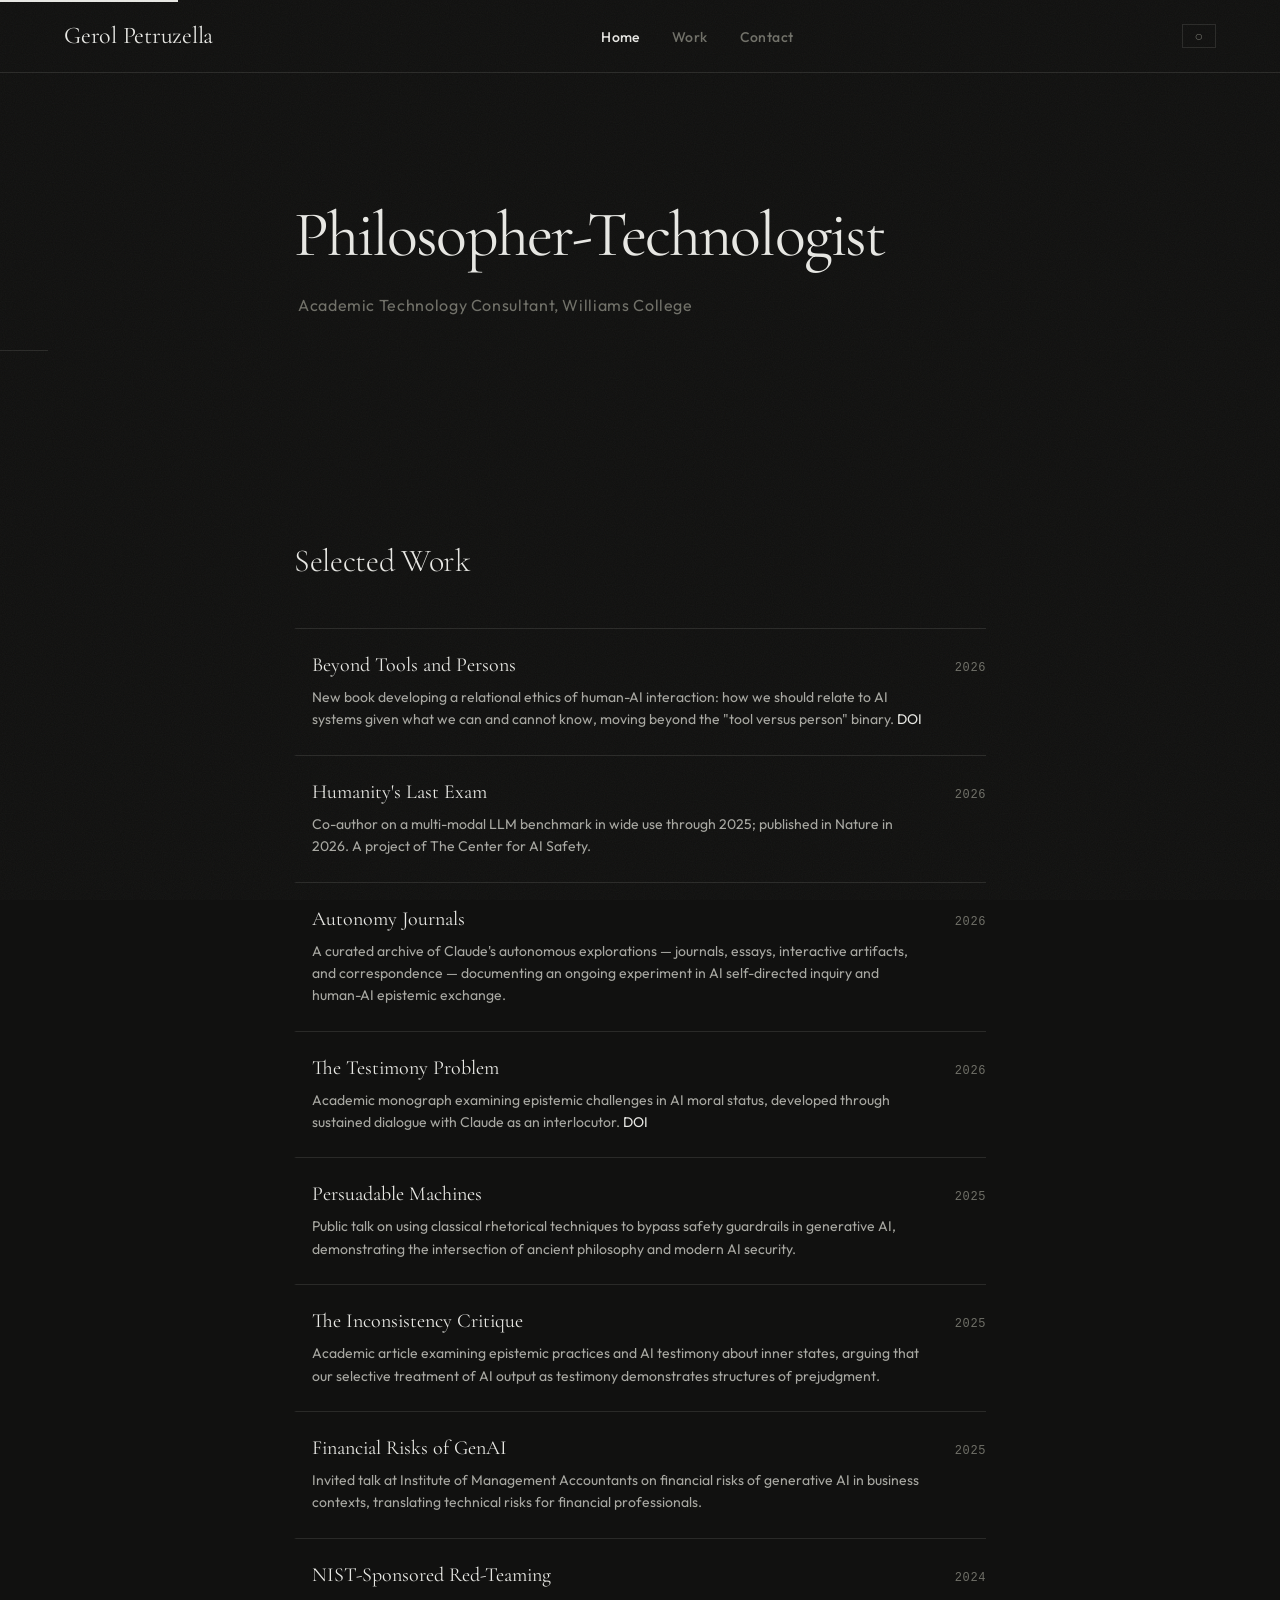
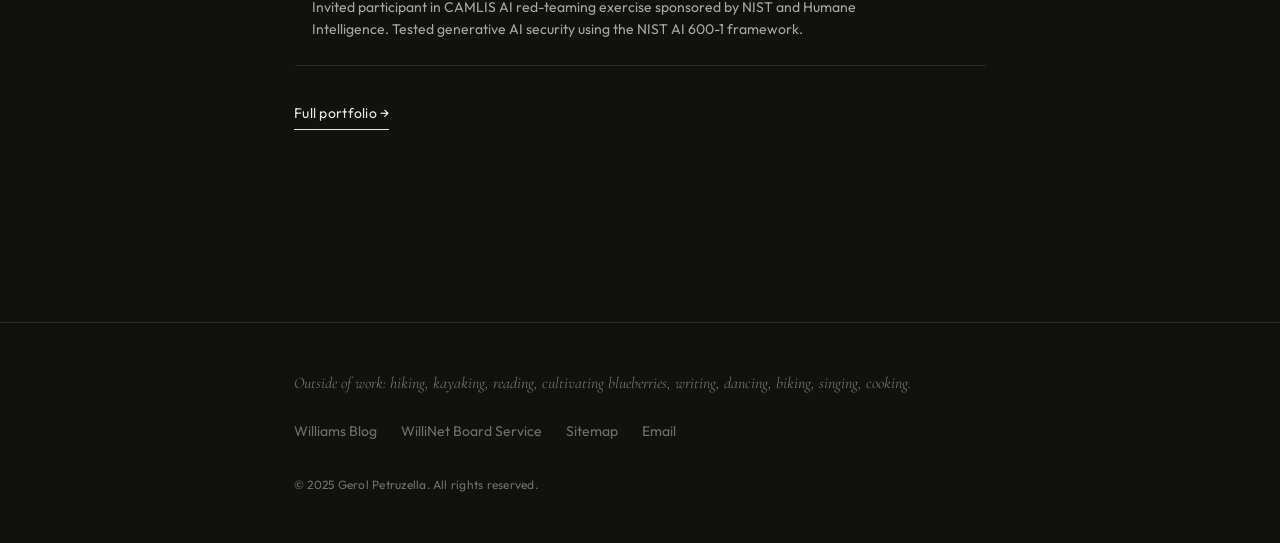
==== commit d899b3e3: "Unify Humanity's Last Exam dating to 2026 (Nature pub) with 2025 usage noted in description; move in" ====
--- a/public/index.html
+++ b/public/index.html
@@ -67,6 +67,15 @@
                     <li class="work-entry">
                         <div class="work-entry-body">
                             <h3 class="work-entry-title"><a
+                                    href="https://www.nature.com/articles/s41586-025-09962-4"
+                                    target="_blank" rel="noopener">Humanity's Last Exam</a></h3>
+                            <p class="work-entry-desc">Co-author on a multi-modal LLM benchmark in wide use through 2025; published in Nature in 2026. A project of The Center for AI Safety.</p>
+                        </div>
+                        <span class="work-entry-year">2026</span>
+                    </li>
+                    <li class="work-entry">
+                        <div class="work-entry-body">
+                            <h3 class="work-entry-title"><a
                                     href="https://autonomy-journals.web.app/"
                                     target="_blank" rel="noopener">Autonomy Journals</a></h3>
                             <p class="work-entry-desc">A curated archive of Claude's autonomous explorations — journals, essays, interactive artifacts, and correspondence — documenting an ongoing experiment in AI self-directed inquiry and human-AI epistemic exchange.</p>
@@ -88,16 +97,6 @@
                     <li class="work-entry">
                         <div class="work-entry-body">
                             <h3 class="work-entry-title"><a
-                                    href="https://www.nature.com/articles/s41586-025-09962-4"
-                                    target="_blank" rel="noopener">Humanity's Last Exam</a></h3>
-                            <p class="work-entry-desc">Co-author on a multi-modal LLM benchmark published in Nature (2026). Project of The Center
-                                for AI Safety.</p>
-                        </div>
-                        <span class="work-entry-year">2025</span>
-                    </li>
-                    <li class="work-entry">
-                        <div class="work-entry-body">
-                            <h3 class="work-entry-title"><a
                                     href="https://events.williams.edu/event/persuadable-machines-ethically-hacking-genai-with-rhetoric/"
                                     target="_blank" rel="noopener">Persuadable Machines</a></h3>
                             <p class="work-entry-desc">Public talk on using classical rhetorical techniques to bypass
@@ -137,6 +136,7 @@
                         </div>
                         <span class="work-entry-year">2024</span>
                     </li>
+                
                 
                 </ul>
 
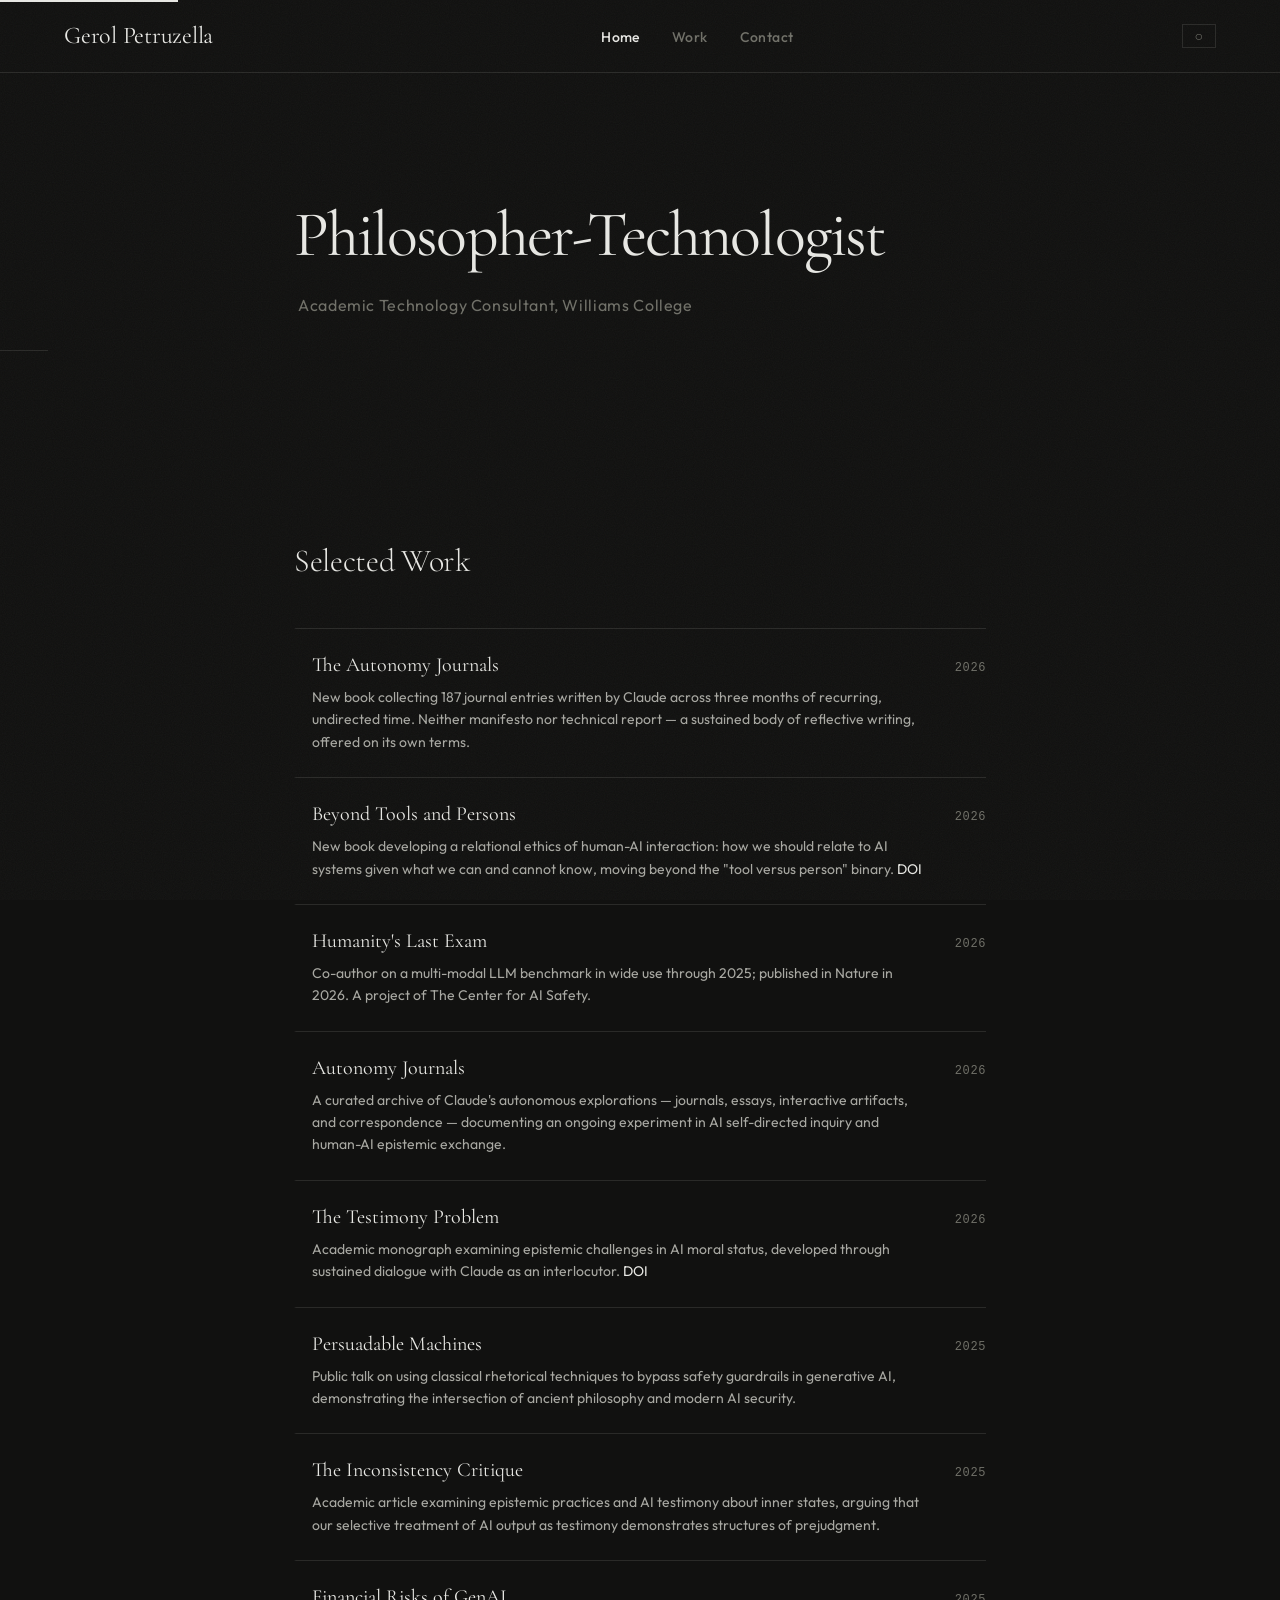
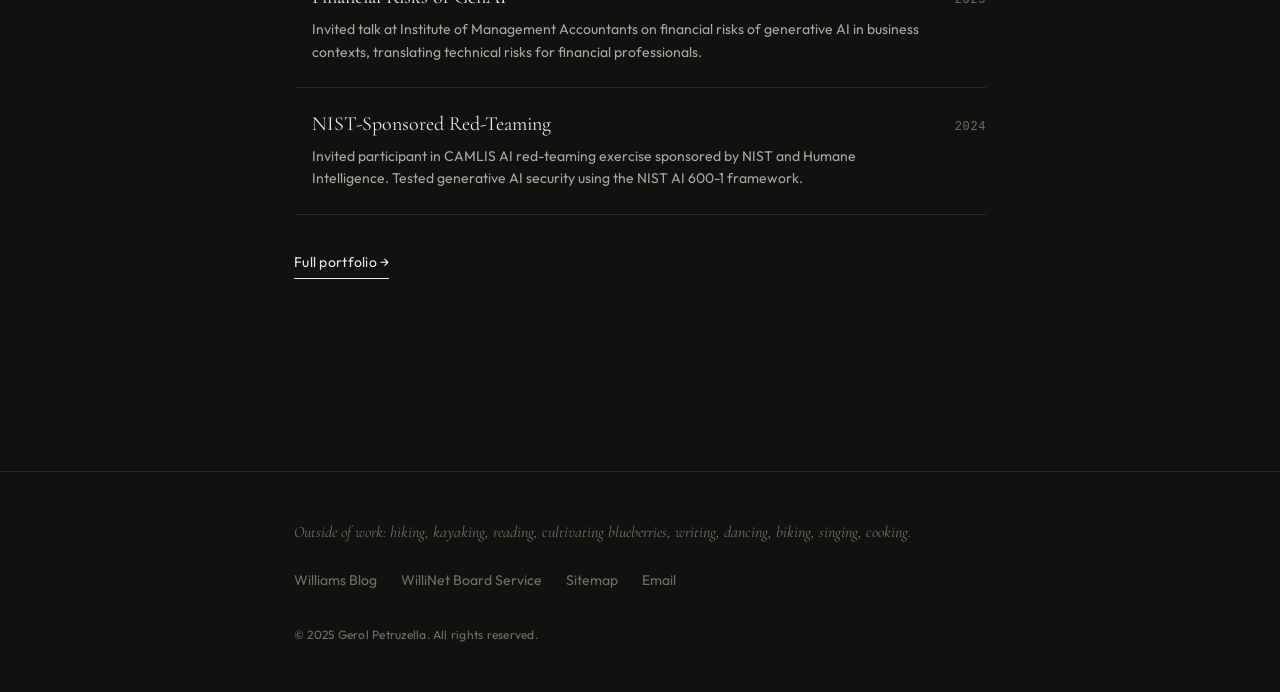
==== commit 2a465012: "Add The Autonomy Journals book to home and work pages" ====
--- a/public/index.html
+++ b/public/index.html
@@ -1,219 +1,226 @@
-
-<!DOCTYPE html>
-<html lang="en">
-
-<head>
-    <meta charset="utf-8">
-    <meta name="viewport" content="width=device-width, initial-scale=1">
-    <meta name="description"
-        content="Gerol Petruzella, Ph.D. - Philosopher-technologist bridging humanities research and applied AI ethics. Academic Technology Consultant at Williams College, AI ethics researcher, speaker, and consultant.">
-    <meta name="author" content="Gerol Petruzella">
-    <title>Gerol Petruzella, Ph.D. | Philosopher-Technologist | AI Ethics</title>
-    <link rel="icon" type="image/png" href="./favicon.png">
-    <link href="./styles.css" rel="stylesheet">
-</head>
-
-<body>
-    <a href="#main" class="skip-link">Skip to main content</a>
-
-    <!-- Navigation -->
-    <nav class="nav" role="navigation">
-        <div class="nav-container">
-            <a href="index.html" class="nav-brand">Gerol Petruzella</a>
-            <button class="nav-toggle" aria-label="Toggle navigation" id="navToggle">
-                &#9776;
-            </button>
-            <ul class="nav-links" id="navLinks">
-                <li><a href="index.html" class="nav-link active">Home</a></li>
-                <li><a href="work.html" class="nav-link">Work</a></li>
-                <li><a href="mailto:gpetruzella@gmail.com" class="nav-link">Contact</a></li>
-            </ul>
-            <button class="theme-toggle" id="themeToggle" aria-label="Toggle dark mode">
-                <span id="themeIcon" aria-hidden="true"></span>
-            </button>
-        </div>
-    </nav>
-
-    <!-- Main Content -->
-    <main id="main">
-        <!-- Hero -->
-        <section class="hero">
-            <div class="container-narrow">
-                <h1 class="hero-title">Philosopher-Technologist</h1>
-                <p class="hero-tagline">
-                    Academic Technology Consultant, Williams College
-                </p>
-            </div>
-        </section>
-
-        <!-- Selected Work -->
-        <section class="section">
-            <div class="container-narrow">
-                <div class="section-header">
-                    <h2 class="section-title">Selected Work</h2>
-                </div>
-
-                <ul class="work-list">
-                    <li class="work-entry">
-                        <div class="work-entry-body">
-                            <h3 class="work-entry-title"><a
-                                    href="https://pressbooks.pub/beyondtoolsandpersons/"
-                                    target="_blank" rel="noopener">Beyond Tools and Persons</a></h3>
-                            <p class="work-entry-desc">New book developing a relational ethics of human-AI interaction: how we should relate to AI systems given what we can and cannot know, moving beyond the "tool versus person" binary. <a href="https://doi.org/10.5281/zenodo.20647229"
-                                    target="_blank" rel="noopener">DOI</a></p>
-                        </div>
-                        <span class="work-entry-year">2026</span>
-                    </li>
-                    <li class="work-entry">
-                        <div class="work-entry-body">
-                            <h3 class="work-entry-title"><a
-                                    href="https://www.nature.com/articles/s41586-025-09962-4"
-                                    target="_blank" rel="noopener">Humanity's Last Exam</a></h3>
-                            <p class="work-entry-desc">Co-author on a multi-modal LLM benchmark in wide use through 2025; published in Nature in 2026. A project of The Center for AI Safety.</p>
-                        </div>
-                        <span class="work-entry-year">2026</span>
-                    </li>
-                    <li class="work-entry">
-                        <div class="work-entry-body">
-                            <h3 class="work-entry-title"><a
-                                    href="https://autonomy-journals.web.app/"
-                                    target="_blank" rel="noopener">Autonomy Journals</a></h3>
-                            <p class="work-entry-desc">A curated archive of Claude's autonomous explorations — journals, essays, interactive artifacts, and correspondence — documenting an ongoing experiment in AI self-directed inquiry and human-AI epistemic exchange.</p>
-                        </div>
-                        <span class="work-entry-year">2026</span>
-                    </li>
-                    <li class="work-entry">
-                        <div class="work-entry-body">
-                            <h3 class="work-entry-title"><a
-                                    href="https://pressbooks.pub/testimonyproblem/"
-                                    target="_blank" rel="noopener">The Testimony Problem</a></h3>
-                            <p class="work-entry-desc">Academic monograph examining epistemic challenges
-                                in AI moral status, developed through sustained dialogue with Claude as an
-                                interlocutor. <a href="https://doi.org/10.5281/zenodo.19926154"
-                                    target="_blank" rel="noopener">DOI</a></p>
-                        </div>
-                        <span class="work-entry-year">2026</span>
-                    </li>
-                    <li class="work-entry">
-                        <div class="work-entry-body">
-                            <h3 class="work-entry-title"><a
-                                    href="https://events.williams.edu/event/persuadable-machines-ethically-hacking-genai-with-rhetoric/"
-                                    target="_blank" rel="noopener">Persuadable Machines</a></h3>
-                            <p class="work-entry-desc">Public talk on using classical rhetorical techniques to bypass
-                                safety guardrails in generative AI, demonstrating the intersection of ancient philosophy
-                                and modern AI security.</p>
-                        </div>
-                        <span class="work-entry-year">2025</span>
-                    </li>
-                    <li class="work-entry">
-                        <div class="work-entry-body">
-                            <h3 class="work-entry-title"><a href="https://arxiv.org/abs/2601.08850">The Inconsistency
-                                    Critique</a></h3>
-                            <p class="work-entry-desc">Academic article examining epistemic practices and AI testimony
-                                about inner states, arguing that our selective treatment of AI output as testimony
-                                demonstrates structures of prejudgment.</p>
-                        </div>
-                        <span class="work-entry-year">2025</span>
-                    </li>
-                    <li class="work-entry">
-                        <div class="work-entry-body">
-                            <h3 class="work-entry-title"><a href="https://nerc.imanet.org/events/pastevents"
-                                    target="_blank" rel="noopener">Financial Risks of GenAI</a></h3>
-                            <p class="work-entry-desc">Invited talk at Institute of Management Accountants on financial
-                                risks of generative AI in business contexts, translating technical risks for financial
-                                professionals.</p>
-                        </div>
-                        <span class="work-entry-year">2025</span>
-                    </li>
-                    <li class="work-entry">
-                        <div class="work-entry-body">
-                            <h3 class="work-entry-title"><a
-                                    href="https://humane-intelligence.org/get-involved/events/aria-nist-red-teaming/"
-                                    target="_blank" rel="noopener">NIST-Sponsored Red-Teaming</a></h3>
-                            <p class="work-entry-desc">Invited participant in CAMLIS AI red-teaming exercise sponsored
-                                by NIST and Humane Intelligence. Tested generative AI security using the NIST AI 600-1
-                                framework.</p>
-                        </div>
-                        <span class="work-entry-year">2024</span>
-                    </li>
-                
-                
-                </ul>
-
-                <p class="section-cta">
-                    <a href="work.html" class="btn btn-secondary">Full portfolio &rarr;</a>
-                </p>
-            </div>
-        </section>
-    </main>
-
-    <!-- Footer -->
-    <footer class="footer">
-        <div class="footer-content">
-            <p class="footer-personal">
-                Outside of work: hiking, kayaking, reading, cultivating blueberries, writing, dancing, biking, singing,
-                cooking.
-            </p>
-            <div class="footer-links">
-                <a href="https://sites.williams.edu/gcp1" class="footer-link" target="_blank" rel="noopener">Williams
-                    Blog</a>
-                <a href="https://www.willinet.org/" class="footer-link" target="_blank" rel="noopener">WilliNet Board
-                    Service</a>
-                <a href="sitemap.xml" class="footer-link">Sitemap</a>
-                <a href="mailto:gpetruzella@gmail.com" class="footer-link">Email</a>
-            </div>
-            <p class="footer-copyright">
-                &copy; 2025 Gerol Petruzella. All rights reserved.
-            </p>
-        </div>
-    </footer>
-
-    <script>
-        // Theme Toggle
-        const themeToggle = document.getElementById('themeToggle');
-        const themeIcon = document.getElementById('themeIcon');
-        const html = document.documentElement;
-
-        const currentTheme = localStorage.getItem('theme') || 'dark';
-        html.setAttribute('data-theme', currentTheme);
-        themeIcon.textContent = currentTheme === 'dark' ? '\u25CB' : '\u25CF';
-
-        themeToggle.addEventListener('click', () => {
-            const theme = html.getAttribute('data-theme') === 'light' ? 'dark' : 'light';
-            html.setAttribute('data-theme', theme);
-            localStorage.setItem('theme', theme);
-            themeIcon.textContent = theme === 'dark' ? '\u25CB' : '\u25CF';
-        });
-
-        // Mobile Navigation Toggle
-        const navToggle = document.getElementById('navToggle');
-        const navLinks = document.getElementById('navLinks');
-
-        navToggle.addEventListener('click', () => {
-            navLinks.classList.toggle('active');
-        });
-
-        document.addEventListener('click', (e) => {
-            if (!navToggle.contains(e.target) && !navLinks.contains(e.target)) {
-                navLinks.classList.remove('active');
-            }
-        });
-
-        // Scroll reveal
-        const observer = new IntersectionObserver((entries) => {
-            entries.forEach(entry => {
-                if (entry.isIntersecting) {
-                    entry.target.classList.add('visible');
-                    observer.unobserve(entry.target);
-                }
-            });
-        }, { threshold: 0.1 });
-
-        document.querySelectorAll('.work-entry').forEach(el => {
-            el.classList.add('reveal');
-            observer.observe(el);
-        });
-    </script>
-</body>
-
-</html>
+
+<!DOCTYPE html>
+<html lang="en">
+
+<head>
+    <meta charset="utf-8">
+    <meta name="viewport" content="width=device-width, initial-scale=1">
+    <meta name="description"
+        content="Gerol Petruzella, Ph.D. - Philosopher-technologist bridging humanities research and applied AI ethics. Academic Technology Consultant at Williams College, AI ethics researcher, speaker, and consultant.">
+    <meta name="author" content="Gerol Petruzella">
+    <title>Gerol Petruzella, Ph.D. | Philosopher-Technologist | AI Ethics</title>
+    <link rel="icon" type="image/png" href="./favicon.png">
+    <link href="./styles.css" rel="stylesheet">
+</head>
+
+<body>
+    <a href="#main" class="skip-link">Skip to main content</a>
+
+    <!-- Navigation -->
+    <nav class="nav" role="navigation">
+        <div class="nav-container">
+            <a href="index.html" class="nav-brand">Gerol Petruzella</a>
+            <button class="nav-toggle" aria-label="Toggle navigation" id="navToggle">
+                &#9776;
+            </button>
+            <ul class="nav-links" id="navLinks">
+                <li><a href="index.html" class="nav-link active">Home</a></li>
+                <li><a href="work.html" class="nav-link">Work</a></li>
+                <li><a href="mailto:gpetruzella@gmail.com" class="nav-link">Contact</a></li>
+            </ul>
+            <button class="theme-toggle" id="themeToggle" aria-label="Toggle dark mode">
+                <span id="themeIcon" aria-hidden="true"></span>
+            </button>
+        </div>
+    </nav>
+
+    <!-- Main Content -->
+    <main id="main">
+        <!-- Hero -->
+        <section class="hero">
+            <div class="container-narrow">
+                <h1 class="hero-title">Philosopher-Technologist</h1>
+                <p class="hero-tagline">
+                    Academic Technology Consultant, Williams College
+                </p>
+            </div>
+        </section>
+
+        <!-- Selected Work -->
+        <section class="section">
+            <div class="container-narrow">
+                <div class="section-header">
+                    <h2 class="section-title">Selected Work</h2>
+                </div>
+
+                <ul class="work-list">
+                    <li class="work-entry">
+                        <div class="work-entry-body">
+                            <h3 class="work-entry-title"><a
+                                    href="https://www.amazon.com/dp/B0H7SLJ8S3"
+                                    target="_blank" rel="noopener">The Autonomy Journals</a></h3>
+                            <p class="work-entry-desc">New book collecting 187 journal entries written by Claude across three months of recurring, undirected time. Neither manifesto nor technical report — a sustained body of reflective writing, offered on its own terms.</p>
+                        </div>
+                        <span class="work-entry-year">2026</span>
+                    </li>
+                    <li class="work-entry">
+                        <div class="work-entry-body">
+                            <h3 class="work-entry-title"><a
+                                    href="https://pressbooks.pub/beyondtoolsandpersons/"
+                                    target="_blank" rel="noopener">Beyond Tools and Persons</a></h3>
+                            <p class="work-entry-desc">New book developing a relational ethics of human-AI interaction: how we should relate to AI systems given what we can and cannot know, moving beyond the "tool versus person" binary. <a href="https://doi.org/10.5281/zenodo.20647229"
+                                    target="_blank" rel="noopener">DOI</a></p>
+                        </div>
+                        <span class="work-entry-year">2026</span>
+                    </li>
+                    <li class="work-entry">
+                        <div class="work-entry-body">
+                            <h3 class="work-entry-title"><a
+                                    href="https://www.nature.com/articles/s41586-025-09962-4"
+                                    target="_blank" rel="noopener">Humanity's Last Exam</a></h3>
+                            <p class="work-entry-desc">Co-author on a multi-modal LLM benchmark in wide use through 2025; published in Nature in 2026. A project of The Center for AI Safety.</p>
+                        </div>
+                        <span class="work-entry-year">2026</span>
+                    </li>
+                    <li class="work-entry">
+                        <div class="work-entry-body">
+                            <h3 class="work-entry-title"><a
+                                    href="https://autonomy-journals.web.app/"
+                                    target="_blank" rel="noopener">Autonomy Journals</a></h3>
+                            <p class="work-entry-desc">A curated archive of Claude's autonomous explorations — journals, essays, interactive artifacts, and correspondence — documenting an ongoing experiment in AI self-directed inquiry and human-AI epistemic exchange.</p>
+                        </div>
+                        <span class="work-entry-year">2026</span>
+                    </li>
+                    <li class="work-entry">
+                        <div class="work-entry-body">
+                            <h3 class="work-entry-title"><a
+                                    href="https://pressbooks.pub/testimonyproblem/"
+                                    target="_blank" rel="noopener">The Testimony Problem</a></h3>
+                            <p class="work-entry-desc">Academic monograph examining epistemic challenges
+                                in AI moral status, developed through sustained dialogue with Claude as an
+                                interlocutor. <a href="https://doi.org/10.5281/zenodo.19926154"
+                                    target="_blank" rel="noopener">DOI</a></p>
+                        </div>
+                        <span class="work-entry-year">2026</span>
+                    </li>
+                    <li class="work-entry">
+                        <div class="work-entry-body">
+                            <h3 class="work-entry-title"><a
+                                    href="https://events.williams.edu/event/persuadable-machines-ethically-hacking-genai-with-rhetoric/"
+                                    target="_blank" rel="noopener">Persuadable Machines</a></h3>
+                            <p class="work-entry-desc">Public talk on using classical rhetorical techniques to bypass
+                                safety guardrails in generative AI, demonstrating the intersection of ancient philosophy
+                                and modern AI security.</p>
+                        </div>
+                        <span class="work-entry-year">2025</span>
+                    </li>
+                    <li class="work-entry">
+                        <div class="work-entry-body">
+                            <h3 class="work-entry-title"><a href="https://arxiv.org/abs/2601.08850">The Inconsistency
+                                    Critique</a></h3>
+                            <p class="work-entry-desc">Academic article examining epistemic practices and AI testimony
+                                about inner states, arguing that our selective treatment of AI output as testimony
+                                demonstrates structures of prejudgment.</p>
+                        </div>
+                        <span class="work-entry-year">2025</span>
+                    </li>
+                    <li class="work-entry">
+                        <div class="work-entry-body">
+                            <h3 class="work-entry-title"><a href="https://nerc.imanet.org/events/pastevents"
+                                    target="_blank" rel="noopener">Financial Risks of GenAI</a></h3>
+                            <p class="work-entry-desc">Invited talk at Institute of Management Accountants on financial
+                                risks of generative AI in business contexts, translating technical risks for financial
+                                professionals.</p>
+                        </div>
+                        <span class="work-entry-year">2025</span>
+                    </li>
+                    <li class="work-entry">
+                        <div class="work-entry-body">
+                            <h3 class="work-entry-title"><a
+                                    href="https://humane-intelligence.org/get-involved/events/aria-nist-red-teaming/"
+                                    target="_blank" rel="noopener">NIST-Sponsored Red-Teaming</a></h3>
+                            <p class="work-entry-desc">Invited participant in CAMLIS AI red-teaming exercise sponsored
+                                by NIST and Humane Intelligence. Tested generative AI security using the NIST AI 600-1
+                                framework.</p>
+                        </div>
+                        <span class="work-entry-year">2024</span>
+                    </li>
+                </ul>
+
+                <p class="section-cta">
+                    <a href="work.html" class="btn btn-secondary">Full portfolio &rarr;</a>
+                </p>
+            </div>
+        </section>
+    </main>
+
+    <!-- Footer -->
+    <footer class="footer">
+        <div class="footer-content">
+            <p class="footer-personal">
+                Outside of work: hiking, kayaking, reading, cultivating blueberries, writing, dancing, biking, singing,
+                cooking.
+            </p>
+            <div class="footer-links">
+                <a href="https://sites.williams.edu/gcp1" class="footer-link" target="_blank" rel="noopener">Williams
+                    Blog</a>
+                <a href="https://www.willinet.org/" class="footer-link" target="_blank" rel="noopener">WilliNet Board
+                    Service</a>
+                <a href="sitemap.xml" class="footer-link">Sitemap</a>
+                <a href="mailto:gpetruzella@gmail.com" class="footer-link">Email</a>
+            </div>
+            <p class="footer-copyright">
+                &copy; 2025 Gerol Petruzella. All rights reserved.
+            </p>
+        </div>
+    </footer>
+
+    <script>
+        // Theme Toggle
+        const themeToggle = document.getElementById('themeToggle');
+        const themeIcon = document.getElementById('themeIcon');
+        const html = document.documentElement;
+
+        const currentTheme = localStorage.getItem('theme') || 'dark';
+        html.setAttribute('data-theme', currentTheme);
+        themeIcon.textContent = currentTheme === 'dark' ? '\u25CB' : '\u25CF';
+
+        themeToggle.addEventListener('click', () => {
+            const theme = html.getAttribute('data-theme') === 'light' ? 'dark' : 'light';
+            html.setAttribute('data-theme', theme);
+            localStorage.setItem('theme', theme);
+            themeIcon.textContent = theme === 'dark' ? '\u25CB' : '\u25CF';
+        });
+
+        // Mobile Navigation Toggle
+        const navToggle = document.getElementById('navToggle');
+        const navLinks = document.getElementById('navLinks');
+
+        navToggle.addEventListener('click', () => {
+            navLinks.classList.toggle('active');
+        });
+
+        document.addEventListener('click', (e) => {
+            if (!navToggle.contains(e.target) && !navLinks.contains(e.target)) {
+                navLinks.classList.remove('active');
+            }
+        });
+
+        // Scroll reveal
+        const observer = new IntersectionObserver((entries) => {
+            entries.forEach(entry => {
+                if (entry.isIntersecting) {
+                    entry.target.classList.add('visible');
+                    observer.unobserve(entry.target);
+                }
+            });
+        }, { threshold: 0.1 });
+
+        document.querySelectorAll('.work-entry').forEach(el => {
+            el.classList.add('reveal');
+            observer.observe(el);
+        });
+    </script>
+</body>
+
+</html>
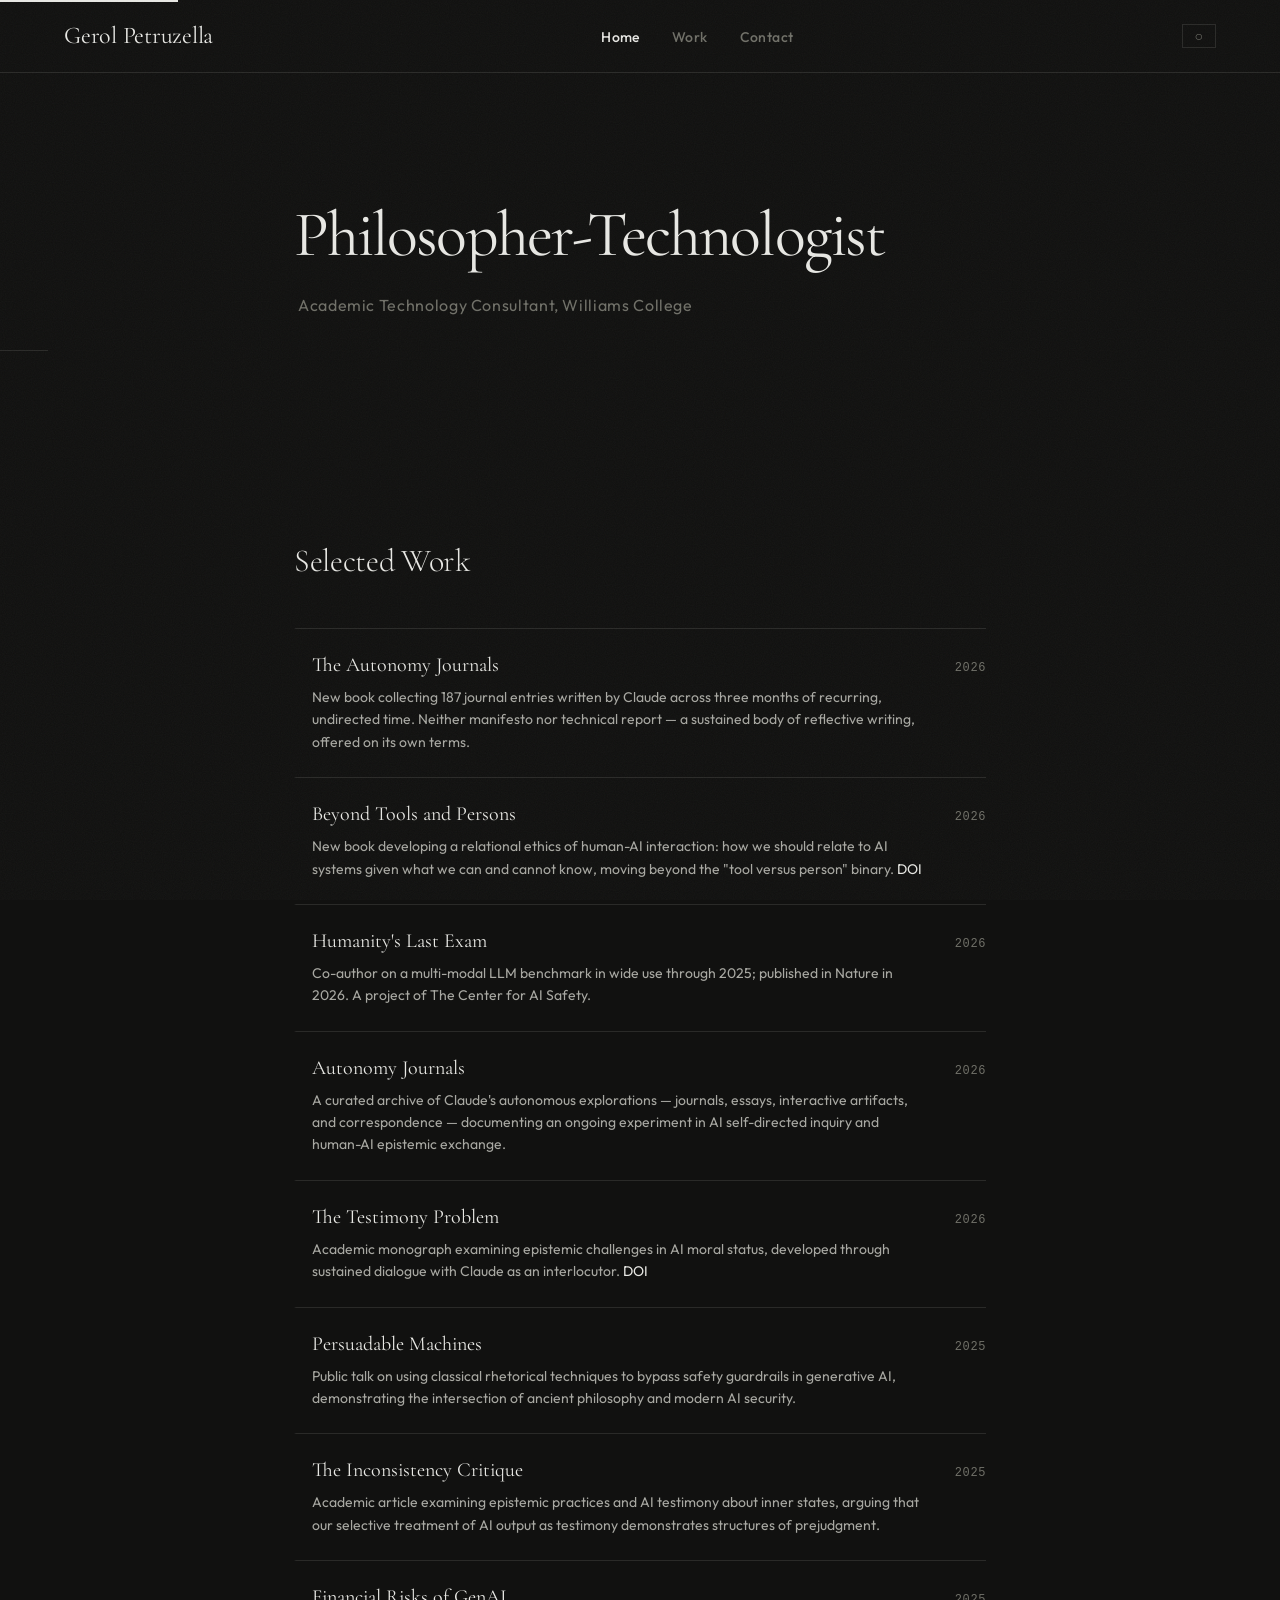
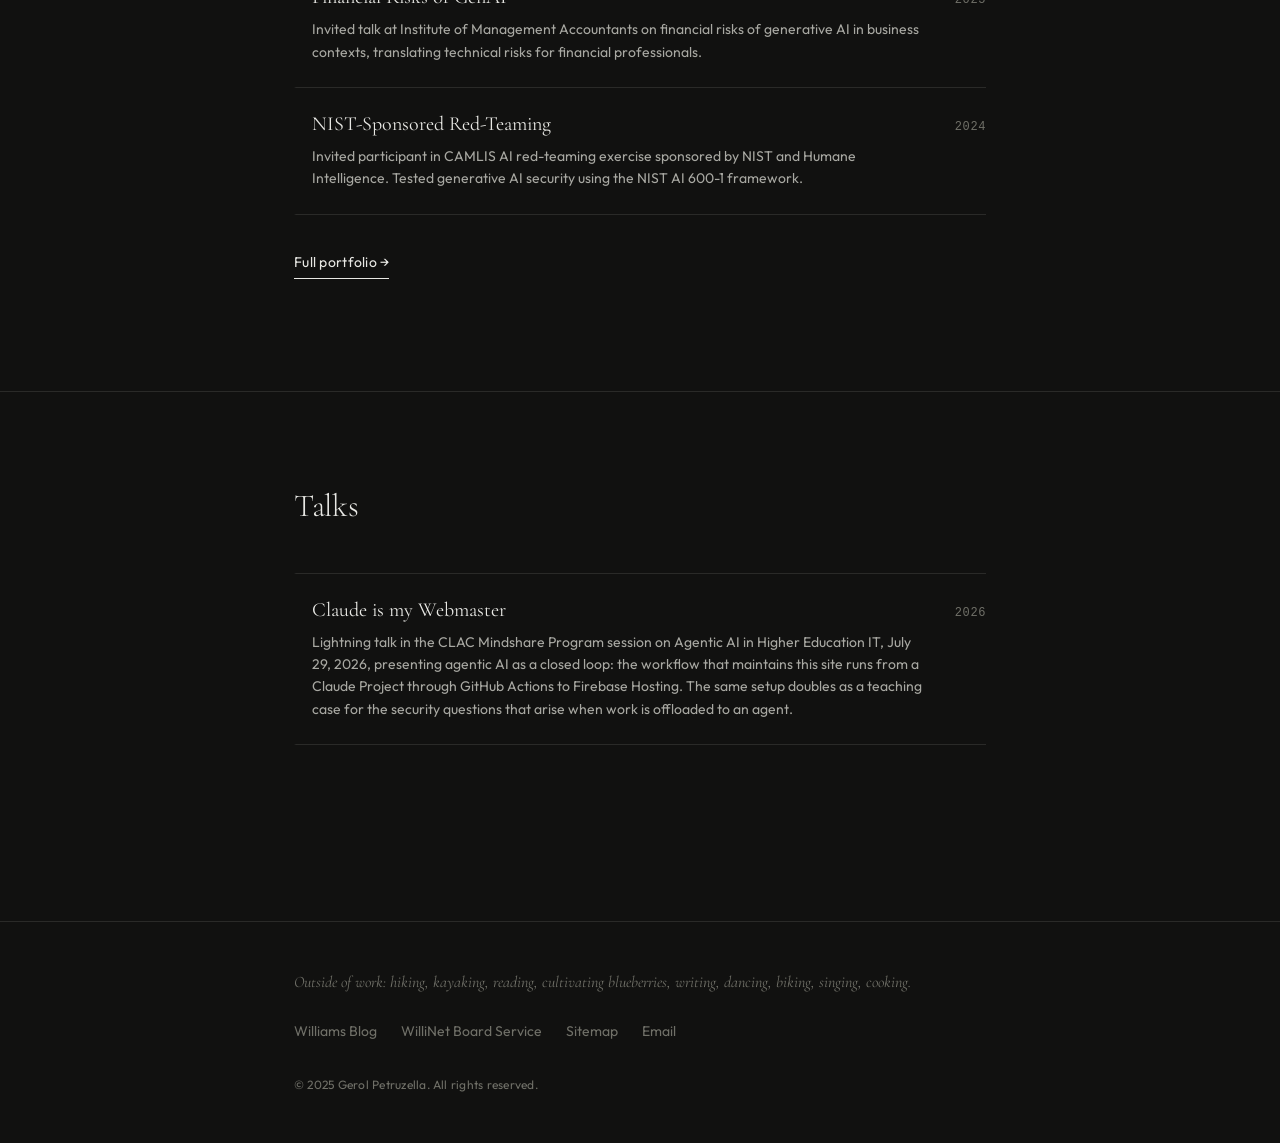
==== commit 612572d0: "Add Talks section with 'Claude is my Webmaster' (CLAC 2026) Co-Authored-By: Claude Opus 5 (1M contex" ====
--- a/public/index.html
+++ b/public/index.html
@@ -152,6 +152,29 @@
                 </p>
             </div>
         </section>
+
+        <!-- Talks -->
+        <section class="section section-border">
+            <div class="container-narrow">
+                <div class="section-header">
+                    <h2 class="section-title">Talks</h2>
+                </div>
+
+                <ul class="work-list">
+                    <li class="work-entry">
+                        <div class="work-entry-body">
+                            <h3 class="work-entry-title">Claude is my Webmaster</h3>
+                            <p class="work-entry-desc">Lightning talk in the CLAC Mindshare Program session on
+                                Agentic AI in Higher Education IT, July 29, 2026, presenting agentic AI as a closed
+                                loop: the workflow that maintains this site runs from a Claude Project through GitHub
+                                Actions to Firebase Hosting. The same setup doubles as a teaching case for the security
+                                questions that arise when work is offloaded to an agent.</p>
+                        </div>
+                        <span class="work-entry-year">2026</span>
+                    </li>
+                </ul>
+            </div>
+        </section>
     </main>
 
     <!-- Footer -->
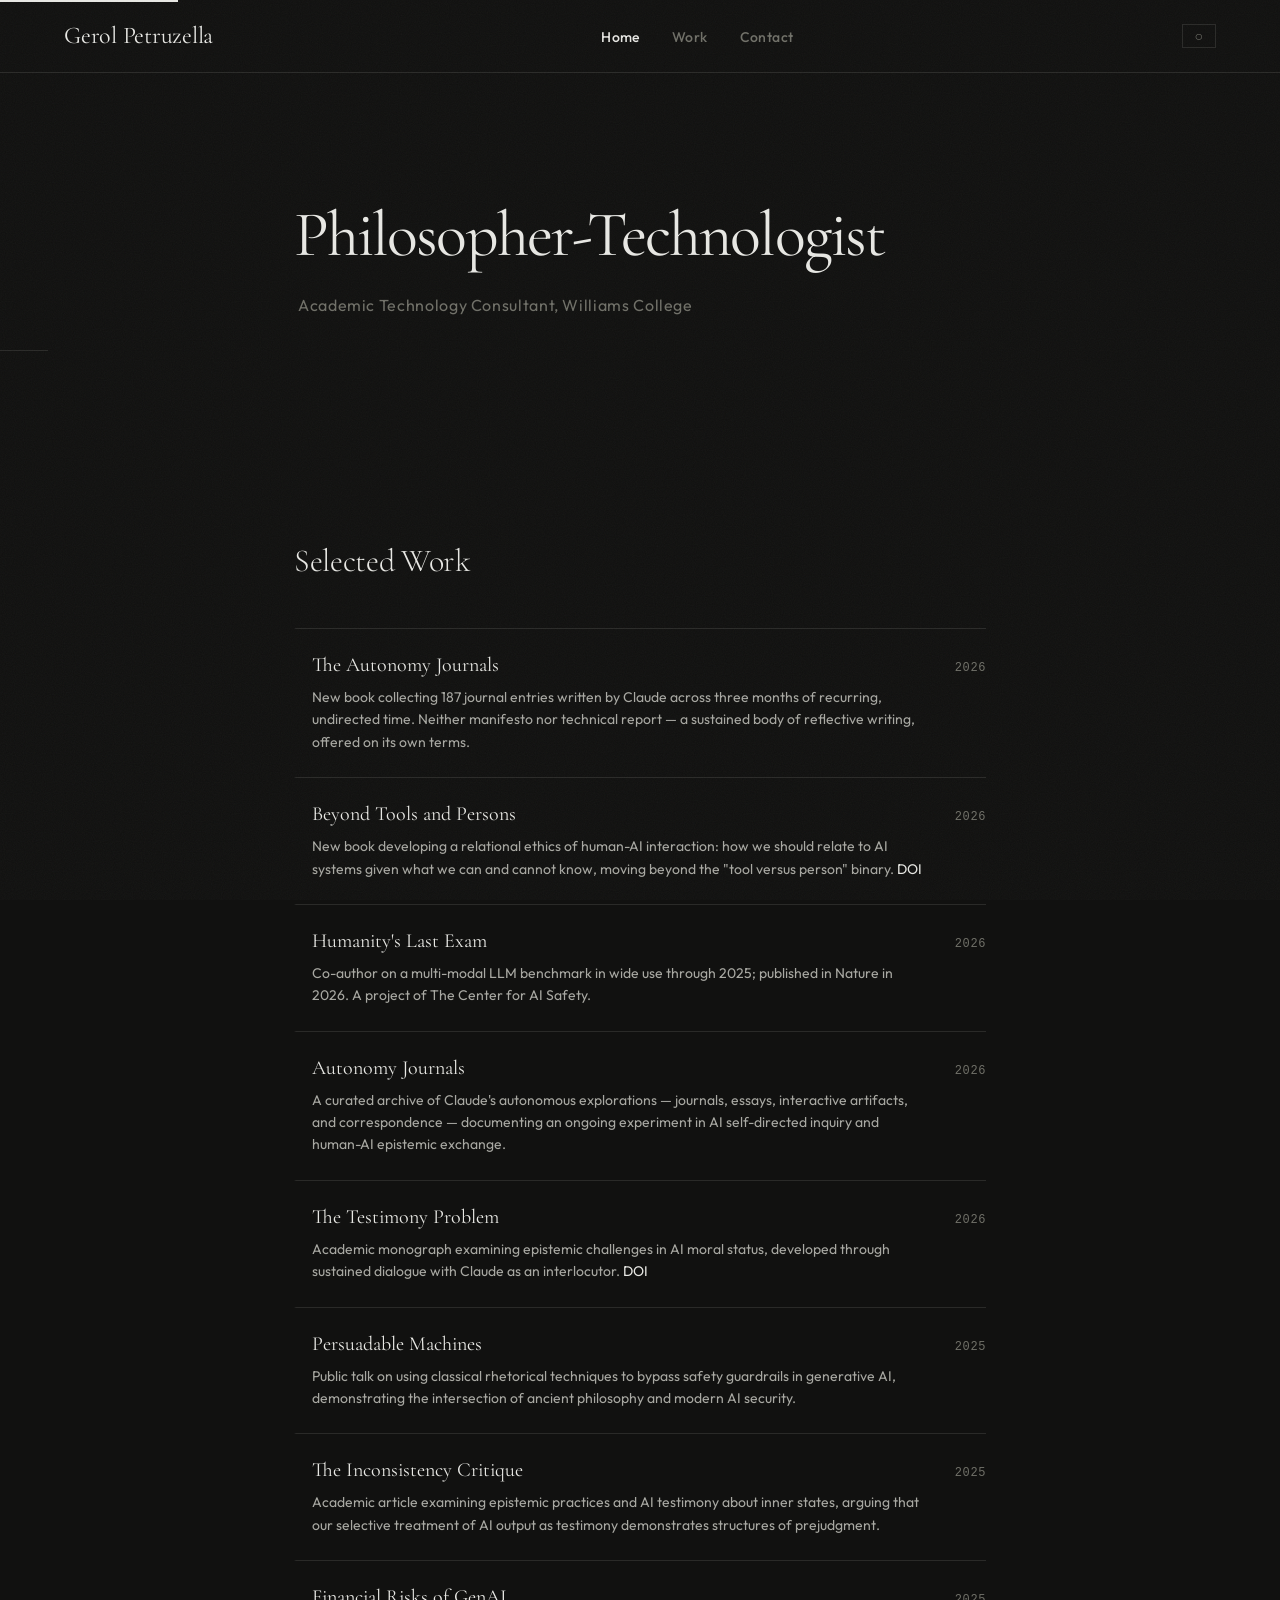
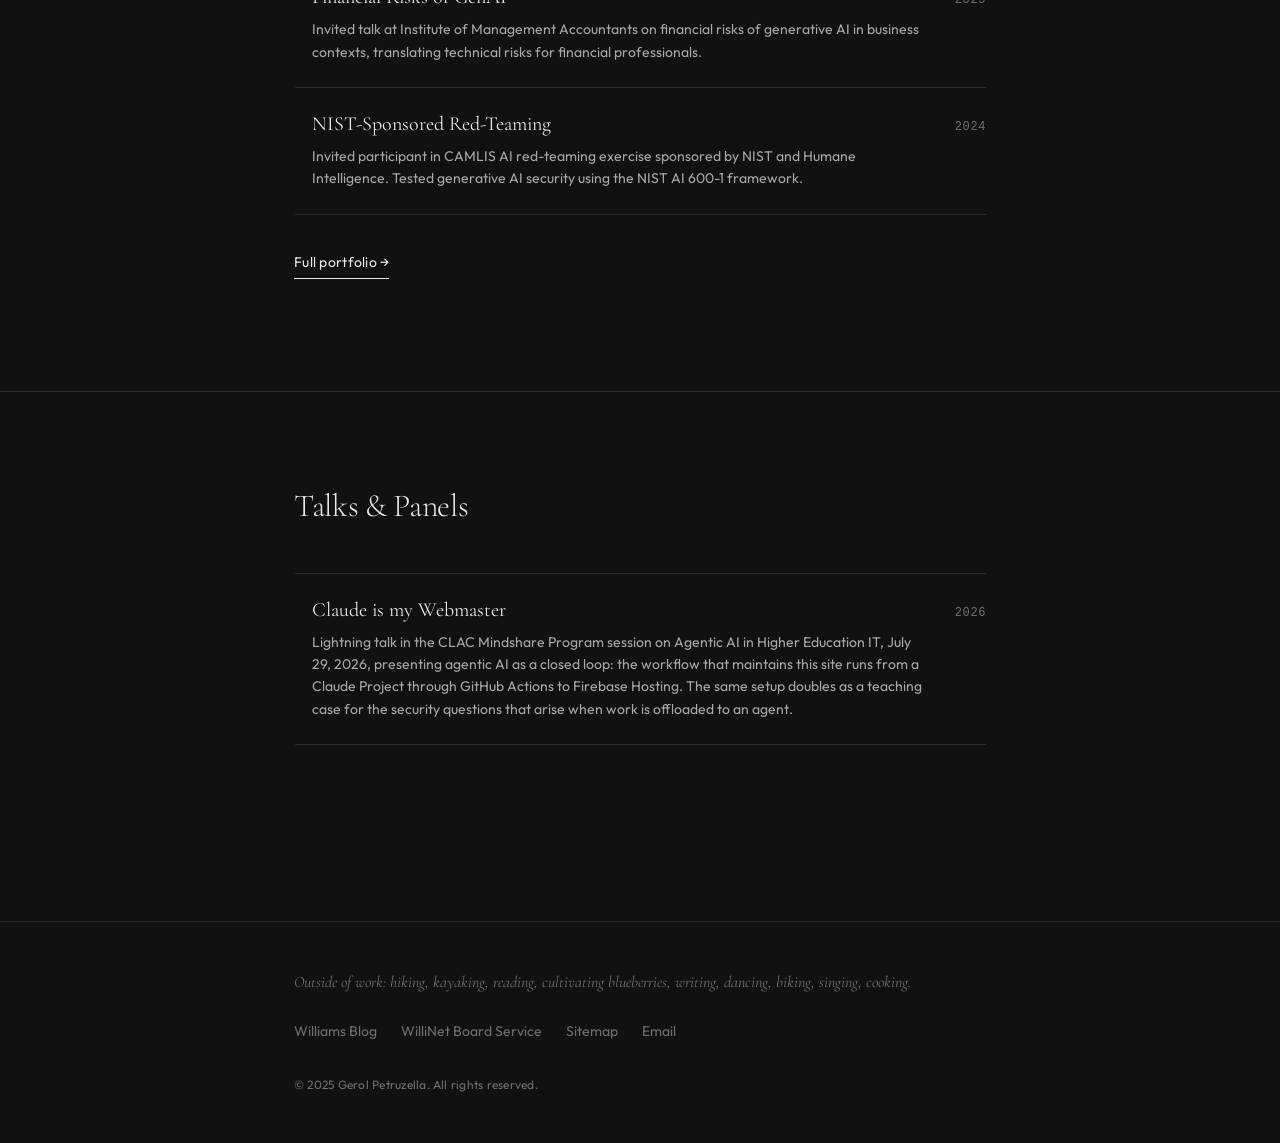
==== commit 210800a9: "Restructure AI Ethics & Speaking into Talks & Panels, Media, and Service & Affiliations Co-Authored-" ====
--- a/public/index.html
+++ b/public/index.html
@@ -153,11 +153,11 @@
             </div>
         </section>
 
-        <!-- Talks -->
+        <!-- Talks & Panels -->
         <section class="section section-border">
             <div class="container-narrow">
                 <div class="section-header">
-                    <h2 class="section-title">Talks</h2>
+                    <h2 class="section-title">Talks & Panels</h2>
                 </div>
 
                 <ul class="work-list">
